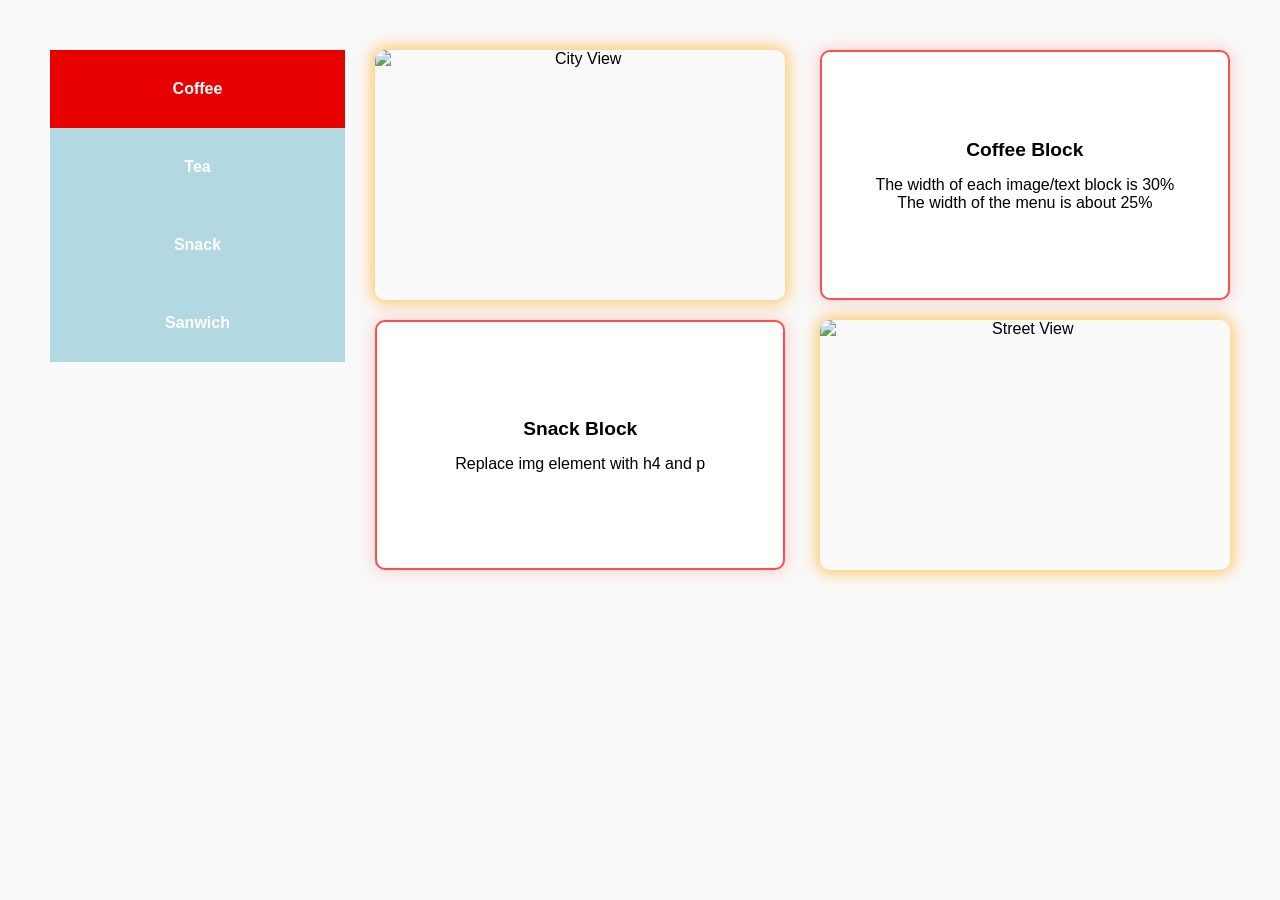
==== index.html @ 22b70822 "Add files via upload" ====
<!DOCTYPE html>
<html lang="en">
<head>
    <meta charset="UTF-8">
    <meta name="viewport" content="width=device-width, initial-scale=1.0">
    <title>Assignment 4</title>
    <link rel="stylesheet" href="style.css">
</head>
<body>

    <div class="container">
        <nav class="sidebar">
            <ul>
                <li class="active">Coffee</li>
                <li>Tea</li>
                <li>Snack</li>
                <li>Sanwich</li>
            </ul>
        </nav>

        <main class="content-grid">
            <div class="card image-card">
                <img src="images/cityview.webp" alt="City View">
            </div>
            
            <div class="card text-card">
                <h4>Coffee Block</h4>
                <p>The width of each image/text block is 30%<br>The width of the menu is about 25%</p>
            </div>

            <div class="card text-card">
                <h4>Snack Block</h4>
                <p>Replace img element with h4 and p</p>
            </div>

            <div class="card image-card">
                <img src="images/streetview.jpg" alt="Street View">
            </div>
        </main>
    </div>

</body>
</html>
---- style.css ----
* {
    box-sizing: border-box;
    margin: 0;
    padding: 0;
    font-family: 'Segoe UI', Tahoma, Geneva, Verdana, sans-serif;
}

body {
    padding: 50px;
    background-color: #f9f9f9;
}

.container {
    display: flex;
    max-width: 1200px;
    margin: 0 auto;
    gap: 30px;
}

.sidebar {
    flex: 0 0 25%; 
    background-color: #b2d8e1;
    height: fit-content;
}

.sidebar ul {
    list-style: none;
}

.sidebar li {
    padding: 30px 10px;
    text-align: center;
    color: #fff;
    font-weight: bold;
    cursor: pointer;
}

.sidebar li.active {
    background-color: #e60000;
}


.content-grid {
    flex: 1;
    display: flex;
    flex-wrap: wrap;
    gap: 20px;
    justify-content: space-between;
}

.card {
    flex: 0 0 48%; 
    min-height: 250px;
    border-radius: 10px;
    overflow: hidden;
    display: flex;
    flex-direction: column;
    justify-content: center;
    align-items: center;
    text-align: center;
}

.image-card {
    box-shadow: 0 0 15px 3px rgba(255, 165, 0, 0.6); 
}

.image-card img {
    width: 100%;
    height: 100%;
    object-fit: cover;
}

.text-card {
    border: 2px solid #ff4d4d;
    background-color: #fff;
    padding: 20px;
    box-shadow: 0 0 15px 3px rgba(255, 77, 77, 0.2); 
}

.text-card h4 {
    margin-bottom: 15px;
    font-size: 1.2rem;
}

@media (max-width: 800px) {
    body {
        padding: 20px;
    }

    .container {
        flex-direction: column; 
    }

    .sidebar, .card {
        flex: 0 0 100%;
    }

    .sidebar li {
        padding: 15px; 
        border-bottom: 1px solid rgba(255,255,255,0.2);
    }
}
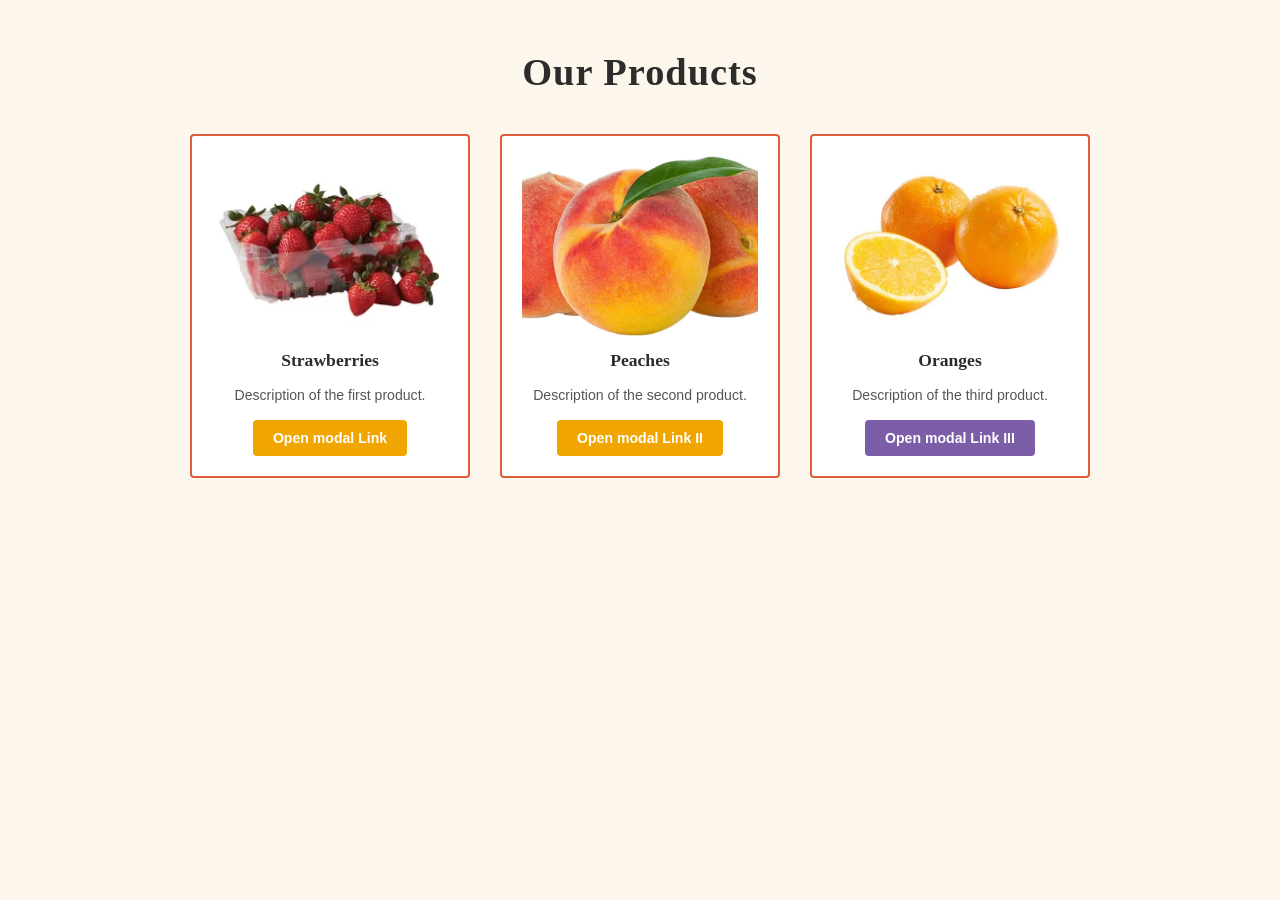
==== commit 91de0b08: "Add files via upload" ====
--- a/index.html
+++ b/index.html
@@ -1,43 +1,86 @@
 <!DOCTYPE html>
 <html lang="en">
 <head>
-    <meta charset="UTF-8">
-    <meta name="viewport" content="width=device-width, initial-scale=1.0">
-    <title>Assignment 4</title>
-    <link rel="stylesheet" href="style.css">
+  <meta charset="UTF-8" />
+  <meta name="viewport" content="width=device-width, initial-scale=1.0"/>
+  <title>Assignment 7</title>
+  <link rel="stylesheet" href="style.css" />
 </head>
 <body>
 
-    <div class="container">
-        <nav class="sidebar">
-            <ul>
-                <li class="active">Coffee</li>
-                <li>Tea</li>
-                <li>Snack</li>
-                <li>Sanwich</li>
-            </ul>
-        </nav>
+  <div class="page-wrapper">
+    <h1 class="page-title">Our Products</h1>
 
-        <main class="content-grid">
-            <div class="card image-card">
-                <img src="images/cityview.webp" alt="City View">
-            </div>
-            
-            <div class="card text-card">
-                <h4>Coffee Block</h4>
-                <p>The width of each image/text block is 30%<br>The width of the menu is about 25%</p>
-            </div>
+    <div class="products">
+      
+      <div class="product-card">
+        <img src="images/strawberries.webp"
+             alt="Dried Fruits" class="product-img"/>
+        <h2 class="product-name">Strawberries</h2>
+        <p class="product-desc">Description of the first product.</p>
+        <a href="#modal1" class="btn btn-one">Open modal Link</a>
+      </div>
 
-            <div class="card text-card">
-                <h4>Snack Block</h4>
-                <p>Replace img element with h4 and p</p>
-            </div>
+      <div class="product-card">
+        <img src="images/peaches.webp"
+             alt="Crackers" class="product-img"/>
+        <h2 class="product-name">Peaches</h2>
+        <p class="product-desc">Description of the second product.</p>
+        <a href="#modal2" class="btn btn-two">Open modal Link II</a>
+      </div>
 
-            <div class="card image-card">
-                <img src="images/streetview.jpg" alt="Street View">
-            </div>
-        </main>
+      <div class="product-card">
+        <img src="images/oranges.webp"
+             alt="Macarons" class="product-img"/>
+        <h2 class="product-name">Oranges</h2>
+        <p class="product-desc">Description of the third product.</p>
+        <a href="#modal3" class="btn btn-three">Open modal Link III</a>
+      </div>
+
     </div>
+  </div>
+
+  <div id="modal1" class="modal-overlay overlay-blue">
+    <div class="modal-box">
+      <a href="#" class="modal-close">&#x2715;</a>
+      <div class="modal-header">
+        <h2>Modal Windal Example</h2>
+      </div>
+      <div class="modal-body">
+        <p>This is a paragraph in the message window. This is a paragraph in the message window. This is a paragraph in the message window.</p>
+        <img src="images/strawberries.webp"
+             alt="strawberries" class="modal-img"/>
+      </div>
+    </div>
+  </div>
+
+  <div id="modal2" class="modal-overlay overlay-green">
+    <div class="modal-box">
+      <a href="#" class="modal-close">&#x2715;</a>
+      <div class="modal-header">
+        <h2>Modal Windal Example</h2>
+      </div>
+      <div class="modal-body">
+        <p>This is a paragraph in the message window. This is a paragraph in the message window. This is a paragraph in the message window.</p>
+        <img src="images/peaches.webp"
+             alt="peaches" class="modal-img"/>
+      </div>
+    </div>
+  </div>
+
+  <div id="modal3" class="modal-overlay overlay-purple">
+    <div class="modal-box">
+      <a href="#" class="modal-close">&#x2715;</a>
+      <div class="modal-header">
+        <h2>Modal Windal Example</h2>
+      </div>
+      <div class="modal-body">
+        <p>This is a paragraph in the message window. This is a paragraph in the message window. This is a paragraph in the message window.</p>
+        <img src="images/oranges.webp"
+             alt="Oranges" class="modal-img"/>
+      </div>
+    </div>
+  </div>
 
 </body>
 </html>
--- a/style.css
+++ b/style.css
@@ -1,102 +1,198 @@
-* {
-    box-sizing: border-box;
-    margin: 0;
-    padding: 0;
-    font-family: 'Segoe UI', Tahoma, Geneva, Verdana, sans-serif;
+:root {
+  --amber:      #f0a500;
+  --amber-dark: #c98000;
+  --card-border:#e05c3a;
+  --text-dark:  #2c2c2c;
+  --text-mid:   #555;
+  --bg-page:    #fdf6ec;
+  --modal-header-bg: #f08080;
+  --modal-body-amber: #f0a500;
+  --modal-body-sky:   #add8e6;
+  --modal-body-lavender: #c9b1d9;
 }
 
+*, *::before, *::after { box-sizing: border-box; margin: 0; padding: 0; }
+
 body {
-    padding: 50px;
-    background-color: #f9f9f9;
+  font-family: Arial, Helvetica, sans-serif;
+  background-color: var(--bg-page);
+  color: var(--text-dark);
+  min-height: 100vh;
 }
 
-.container {
-    display: flex;
-    max-width: 1200px;
-    margin: 0 auto;
-    gap: 30px;
+.page-wrapper {
+  max-width: 1100px;
+  margin: 0 auto;
+  padding: 50px 20px;
+  text-align: center;
 }
 
-.sidebar {
-    flex: 0 0 25%; 
-    background-color: #b2d8e1;
-    height: fit-content;
+.page-title {
+  font-family: Georgia, serif;
+  font-size: 2.4rem;
+  color: var(--text-dark);
+  margin-bottom: 40px;
+  letter-spacing: 1px;
 }
 
-.sidebar ul {
-    list-style: none;
+.products {
+  display: flex;
+  flex-wrap: wrap;
+  gap: 30px;
+  justify-content: center;
 }
 
-.sidebar li {
-    padding: 30px 10px;
-    text-align: center;
-    color: #fff;
-    font-weight: bold;
-    cursor: pointer;
+.product-card {
+  border: 2px solid var(--card-border);
+  border-radius: 4px;
+  padding: 20px;
+  width: 280px;
+  display: flex;
+  flex-direction: column;
+  align-items: center;
+  gap: 14px;
+  background: #fff;
 }
 
-.sidebar li.active {
-    background-color: #e60000;
+.product-img {
+  width: 100%;
+  height: 180px;
+  object-fit: cover;
+  border-radius: 2px;
 }
 
-
-.content-grid {
-    flex: 1;
-    display: flex;
-    flex-wrap: wrap;
-    gap: 20px;
-    justify-content: space-between;
+.product-name {
+  font-family: Georgia, serif;
+  font-size: 1.1rem;
+  color: var(--text-dark);
 }
 
-.card {
-    flex: 0 0 48%; 
-    min-height: 250px;
-    border-radius: 10px;
-    overflow: hidden;
-    display: flex;
-    flex-direction: column;
-    justify-content: center;
-    align-items: center;
-    text-align: center;
+.product-desc {
+  font-size: 0.88rem;
+  color: var(--text-mid);
+  text-align: center;
+  line-height: 1.5;
 }
 
-.image-card {
-    box-shadow: 0 0 15px 3px rgba(255, 165, 0, 0.6); 
+.btn {
+  display: inline-block;
+  padding: 10px 20px;
+  border-radius: 4px;
+  font-family: Arial, Helvetica, sans-serif;
+  font-weight: 700;
+  font-size: 0.88rem;
+  color: #fff;
+  text-decoration: none;
+  cursor: pointer;
+  transition: background 0.25s;
 }
 
-.image-card img {
-    width: 100%;
-    height: 100%;
-    object-fit: cover;
+.btn-one   { background: var(--amber); }
+.btn-one:hover { background: var(--amber-dark); }
+
+.btn-two   { background: var(--amber); }
+.btn-two:hover { background: var(--amber-dark); }
+
+.btn-three { background: #7b5ea7; }
+.btn-three:hover { background: #5e4480; }
+
+.modal-overlay {
+  position: fixed;
+  inset: 0;
+  display: flex;
+  align-items: center;
+  justify-content: center;
+  opacity: 0;
+  pointer-events: none;
+  transition: opacity 0.4s ease;
+  z-index: 1000;
 }
 
-.text-card {
-    border: 2px solid #ff4d4d;
-    background-color: #fff;
-    padding: 20px;
-    box-shadow: 0 0 15px 3px rgba(255, 77, 77, 0.2); 
+.modal-overlay:target {
+  opacity: 1;
+  pointer-events: all;
 }
 
-.text-card h4 {
-    margin-bottom: 15px;
-    font-size: 1.2rem;
+.overlay-blue   { background: rgba(70, 130, 180, 0.80); }
+.overlay-green  { background: rgba(85, 155, 95,  0.80); }
+.overlay-purple { background: rgba(100, 70, 140, 0.80); }
+
+.modal-box {
+  background: var(--amber);
+  width: 480px;
+  max-width: 90vw;
+  border-radius: 4px;
+  overflow: hidden;
+  position: relative;
+  transform: translateY(-30px) scale(0.95);
+  transition: transform 0.4s ease;
 }
 
-@media (max-width: 800px) {
-    body {
-        padding: 20px;
-    }
+.modal-overlay:target .modal-box {
+  transform: translateY(0) scale(1);
+}
 
-    .container {
-        flex-direction: column; 
-    }
+.modal-header {
+  background: var(--modal-header-bg);
+  padding: 14px 20px;
+}
 
-    .sidebar, .card {
-        flex: 0 0 100%;
-    }
+.modal-header h2 {
+  font-family: Georgia, serif;
+  font-size: 1.25rem;
+  color: #fff;
+}
 
-    .sidebar li {
-        padding: 15px; 
-        border-bottom: 1px solid rgba(255,255,255,0.2);
-    }
+.modal-body {
+  padding: 18px 20px 24px;
+  display: flex;
+  flex-direction: column;
+  gap: 16px;
+}
+
+.modal-body p {
+  background: rgba(255,255,255,0.45);
+  padding: 12px 14px;
+  font-size: 0.85rem;
+  line-height: 1.55;
+  border-radius: 2px;
+  color: var(--text-dark);
+}
+
+.overlay-green  .modal-box { background: var(--modal-body-sky); }
+.overlay-green  .modal-body p { background: rgba(255,255,255,0.55); }
+
+.overlay-purple .modal-box { background: var(--modal-body-lavender); }
+.overlay-purple .modal-body p { background: rgba(255,255,255,0.55); }
+
+.modal-img {
+  width: 100%;
+  max-height: 240px;
+  object-fit: cover;
+  border-radius: 2px;
+}
+
+.modal-close {
+  position: absolute;
+  top: 10px;
+  right: 14px;
+  font-size: 1rem;
+  color: #fff;
+  text-decoration: none;
+  font-weight: 700;
+  line-height: 1;
+  border: 1.5px solid #fff;
+  padding: 1px 5px;
+  border-radius: 2px;
+  transition: background 0.2s, color 0.2s;
+}
+
+.modal-close:hover {
+  background: #fff;
+  color: var(--modal-header-bg);
+}
+
+@media (max-width: 640px) {
+  .products { flex-direction: column; align-items: center; }
+  .product-card { width: 100%; max-width: 340px; }
 }
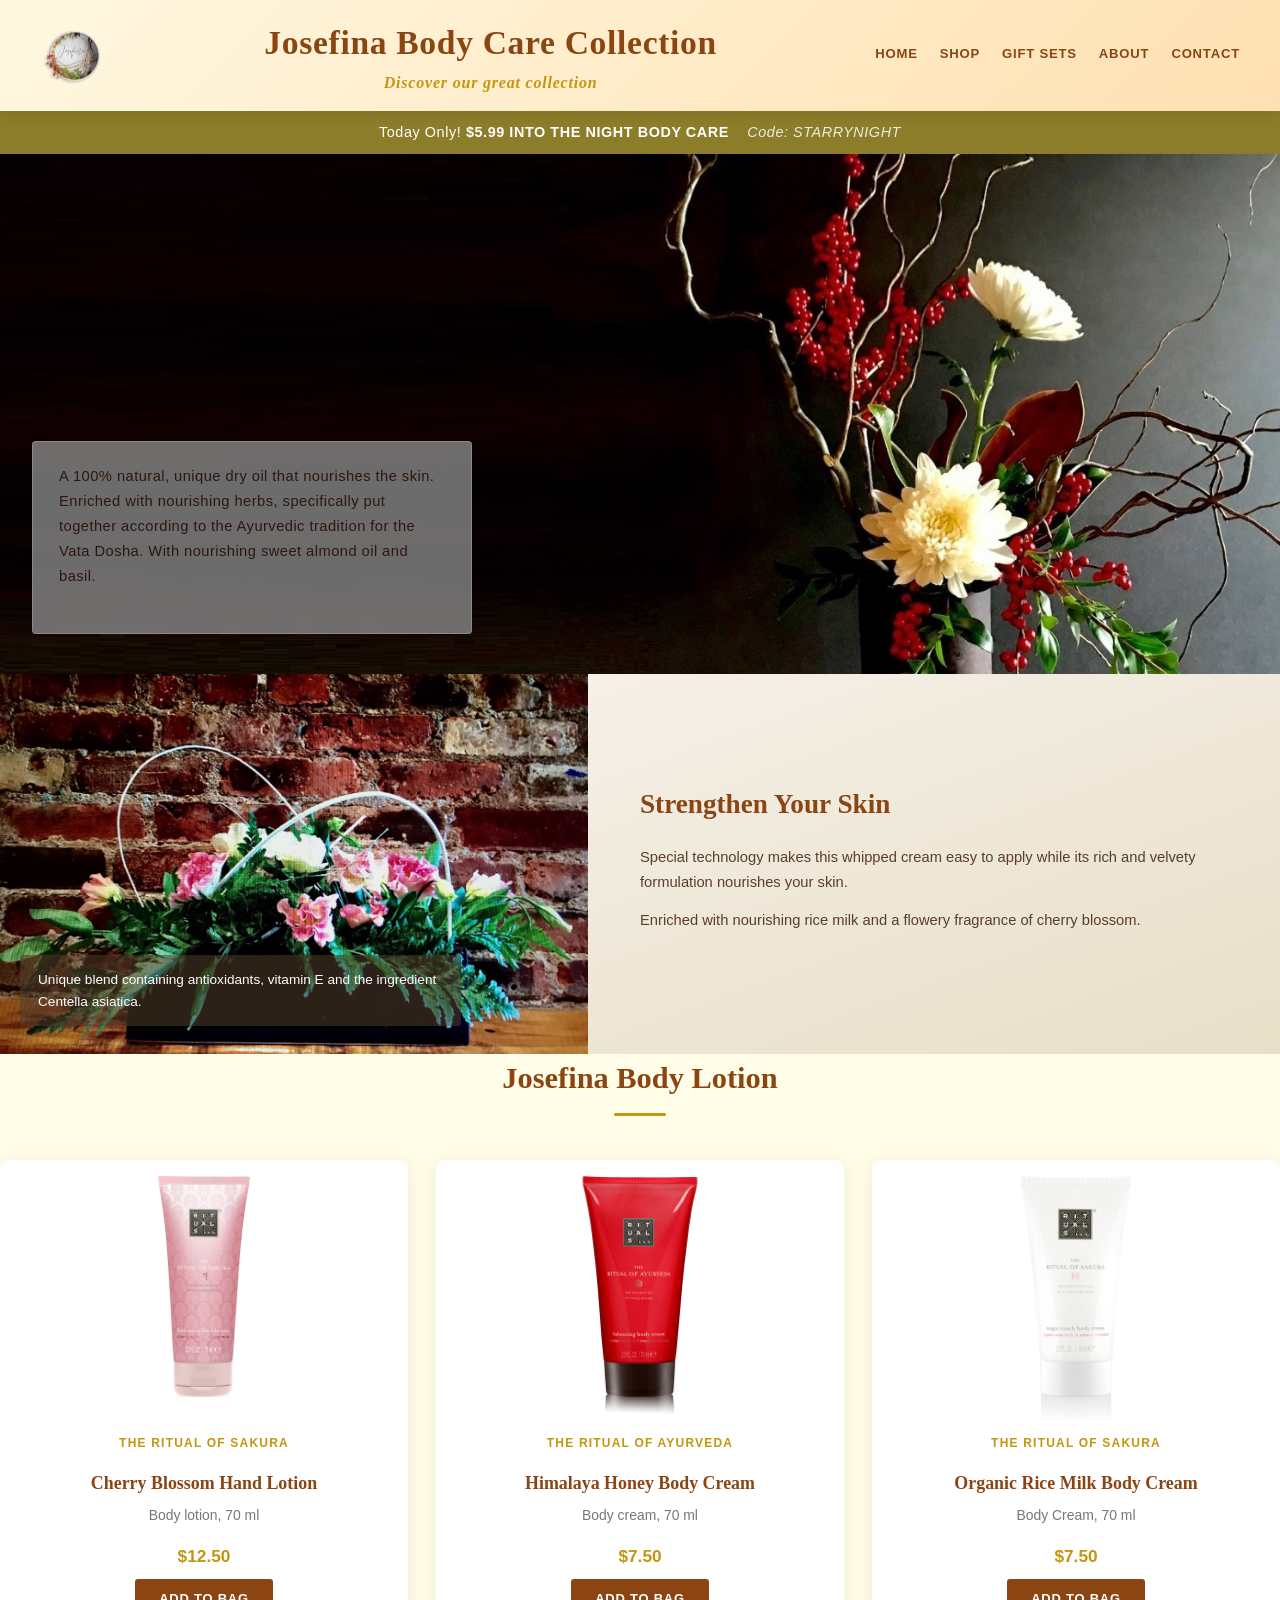
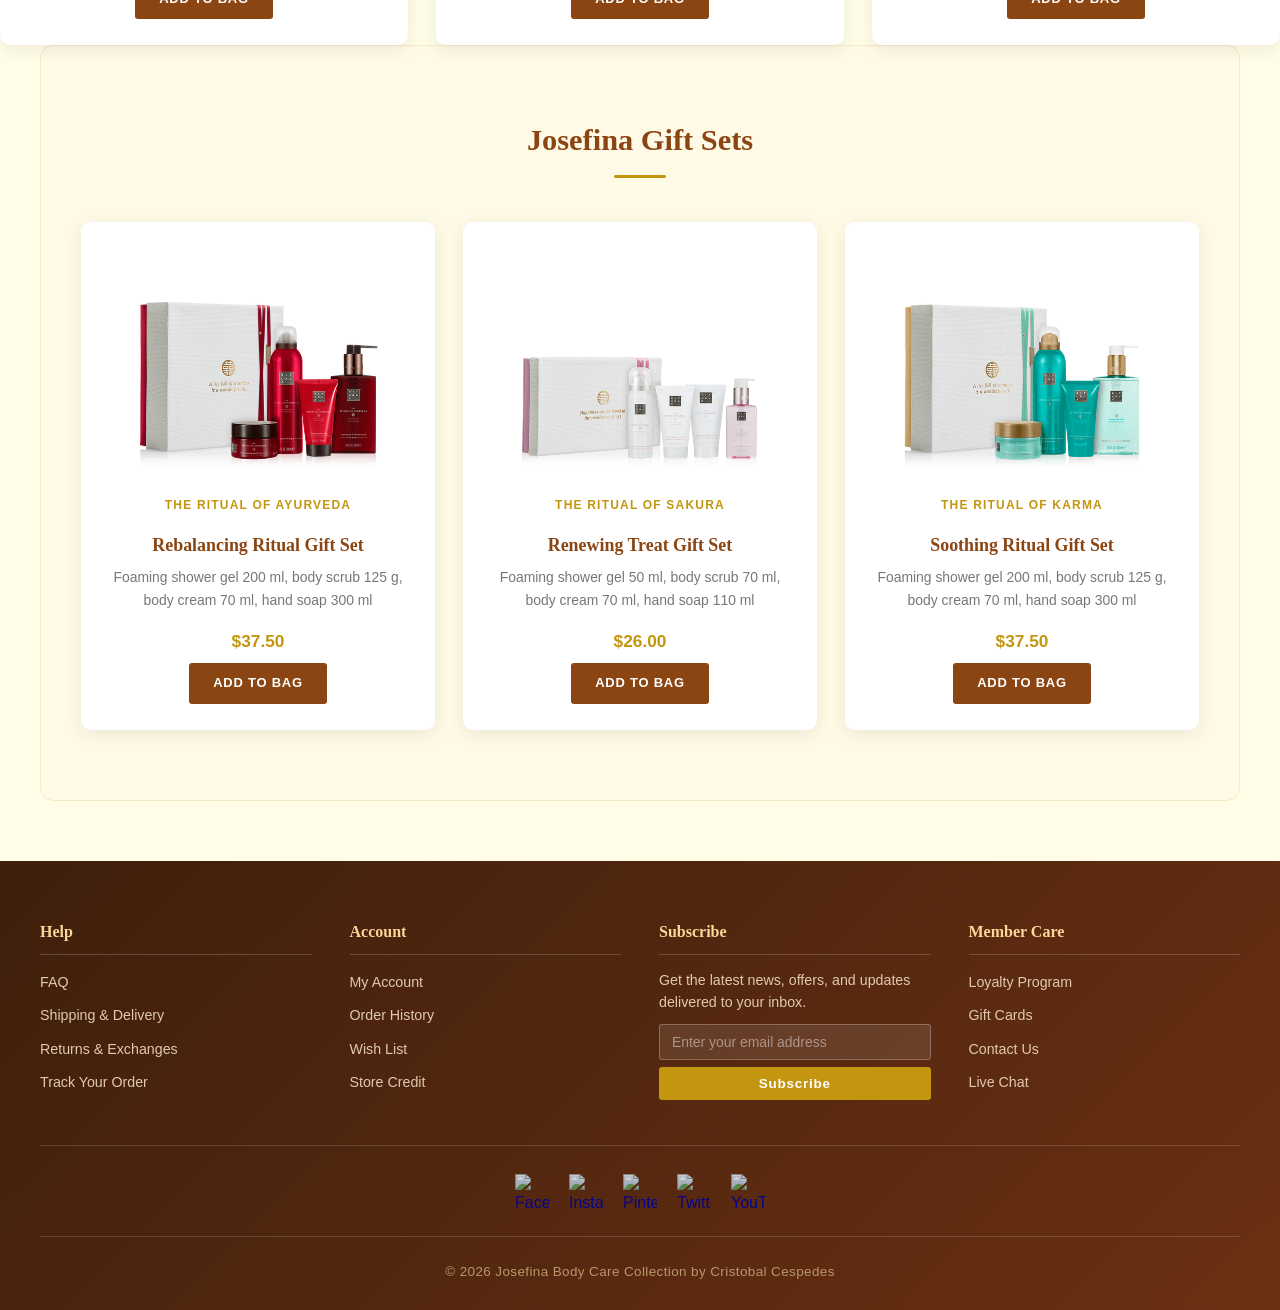
==== commit b4e358f4: "Add files via upload" ====
--- a/index.html
+++ b/index.html
@@ -1,86 +1,363 @@
-<!DOCTYPE html>
-<html lang="en">
-<head>
-  <meta charset="UTF-8" />
-  <meta name="viewport" content="width=device-width, initial-scale=1.0"/>
-  <title>Assignment 7</title>
-  <link rel="stylesheet" href="style.css" />
-</head>
-<body>
-
-  <div class="page-wrapper">
-    <h1 class="page-title">Our Products</h1>
-
-    <div class="products">
-      
-      <div class="product-card">
-        <img src="images/strawberries.webp"
-             alt="Dried Fruits" class="product-img"/>
-        <h2 class="product-name">Strawberries</h2>
-        <p class="product-desc">Description of the first product.</p>
-        <a href="#modal1" class="btn btn-one">Open modal Link</a>
-      </div>
-
-      <div class="product-card">
-        <img src="images/peaches.webp"
-             alt="Crackers" class="product-img"/>
-        <h2 class="product-name">Peaches</h2>
-        <p class="product-desc">Description of the second product.</p>
-        <a href="#modal2" class="btn btn-two">Open modal Link II</a>
-      </div>
-
-      <div class="product-card">
-        <img src="images/oranges.webp"
-             alt="Macarons" class="product-img"/>
-        <h2 class="product-name">Oranges</h2>
-        <p class="product-desc">Description of the third product.</p>
-        <a href="#modal3" class="btn btn-three">Open modal Link III</a>
-      </div>
-
-    </div>
-  </div>
-
-  <div id="modal1" class="modal-overlay overlay-blue">
-    <div class="modal-box">
-      <a href="#" class="modal-close">&#x2715;</a>
-      <div class="modal-header">
-        <h2>Modal Windal Example</h2>
-      </div>
-      <div class="modal-body">
-        <p>This is a paragraph in the message window. This is a paragraph in the message window. This is a paragraph in the message window.</p>
-        <img src="images/strawberries.webp"
-             alt="strawberries" class="modal-img"/>
-      </div>
-    </div>
-  </div>
-
-  <div id="modal2" class="modal-overlay overlay-green">
-    <div class="modal-box">
-      <a href="#" class="modal-close">&#x2715;</a>
-      <div class="modal-header">
-        <h2>Modal Windal Example</h2>
-      </div>
-      <div class="modal-body">
-        <p>This is a paragraph in the message window. This is a paragraph in the message window. This is a paragraph in the message window.</p>
-        <img src="images/peaches.webp"
-             alt="peaches" class="modal-img"/>
-      </div>
-    </div>
-  </div>
-
-  <div id="modal3" class="modal-overlay overlay-purple">
-    <div class="modal-box">
-      <a href="#" class="modal-close">&#x2715;</a>
-      <div class="modal-header">
-        <h2>Modal Windal Example</h2>
-      </div>
-      <div class="modal-body">
-        <p>This is a paragraph in the message window. This is a paragraph in the message window. This is a paragraph in the message window.</p>
-        <img src="images/oranges.webp"
-             alt="Oranges" class="modal-img"/>
-      </div>
-    </div>
-  </div>
-
-</body>
-</html>+<!DOCTYPE html>
+<html lang="en">
+<head>
+    <meta charset="UTF-8">
+    <meta name="viewport" content="width=device-width, initial-scale=1.0">
+    <title>Josefina Body Care Collection</title>
+    <link rel="stylesheet" href="style.css">
+</head>
+<body>
+    <span id="top"></span>
+    <header class="site-header">
+        <div class="logo-wrap">
+            <img src="images/logo.png" alt="Josefina Body Care Collection Logo" class="logo animate-logo">
+        </div>
+        <div class="titles">
+            <h1 class="title-main animate-title">Josefina Body Care Collection</h1>
+            <h2 class="title-sub animate-title-delay">Discover our great collection</h2>
+        </div>
+        <nav class="main-nav">
+            <a href="#">Home</a>
+            <a href="#shop">Shop</a>
+            <a href="#gifts">Gift Sets</a>
+            <a href="#">About</a>
+            <a href="#">Contact</a>
+        </nav>
+    </header>
+
+    <div class="promo-banner">
+        Today Only! <strong>$5.99 INTO THE NIGHT BODY CARE</strong> &nbsp;&nbsp; <span class="promo-code">Code: STARRYNIGHT</span>
+    </div>
+    <section class="hero-section">
+        <img src="images/intro_img2.jpg" alt="Hero image" class="hero-img">
+        <div class="hero-overlay">
+            <p>A 100% natural, unique dry oil that nourishes the skin. Enriched with nourishing herbs, specifically put together according to the Ayurvedic tradition for the Vata Dosha. With nourishing sweet almond oil and basil.</p>
+        </div>
+    </section>
+
+    <section class="two-by-one">
+        <div class="tbo-left">
+            <img src="images/intro_img1.jpg" alt="Body care ingredients">
+            <div class="tbo-img-overlay">
+                <p>Unique blend containing antioxidants, vitamin E and the ingredient Centella asiatica.</p>
+            </div>
+        </div>
+        <div class="tbo-right">
+            <h2>Strengthen Your Skin</h2>
+            <p>Special technology makes this whipped cream easy to apply while its rich and velvety formulation nourishes your skin.</p>
+            <p>Enriched with nourishing rice milk and a flowery fragrance of cherry blossom.</p>
+        </div>
+    </section>
+
+    
+        <h2 class="section-title">Josefina Body Lotion</h2>
+        <div class="products-grid">
+
+            <div class="product-card">
+                <img src="images/item1.png" alt="Cherry Blossom Hand Lotion">
+                <p class="collection-label">THE RITUAL OF SAKURA</p>
+                <h3>Cherry Blossom Hand Lotion</h3>
+                <p class="description">Body lotion, 70 ml</p>
+                <p class="price">$12.50</p>
+                <div class="btn-container">
+                    <a href="#modal-1" class="add-to-bag">Add to Bag</a>
+                    <span class="tooltip-text">Add to Shopping Cart</span>
+                </div>
+            </div>
+
+            <div class="product-card">
+                <img src="images/item2.png" alt="Himalaya Honey Body Cream">
+                <p class="collection-label">THE RITUAL OF AYURVEDA</p>
+                <h3>Himalaya Honey Body Cream</h3>
+                <p class="description">Body cream, 70 ml</p>
+                <p class="price">$7.50</p>
+                <div class="btn-container">
+                    <a href="#modal-2" class="add-to-bag">Add to Bag</a>
+                    <span class="tooltip-text">Add to Shopping Cart</span>
+                </div>
+            </div>
+
+            <div class="product-card">
+                <img src="images/item3.png" alt="Organic Rice Milk Body Cream">
+                <p class="collection-label">THE RITUAL OF SAKURA</p>
+                <h3>Organic Rice Milk Body Cream</h3>
+                <p class="description">Body Cream, 70 ml</p>
+                <p class="price">$7.50</p>
+                <div class="btn-container">
+                    <a href="#modal-3" class="add-to-bag">Add to Bag</a>
+                    <span class="tooltip-text">Add to Shopping Cart</span>
+                </div>
+            </div>
+
+        </div>
+    </section>
+
+    
+    <section class="gift-section" id="gifts">
+        <h2 class="section-title">Josefina Gift Sets</h2>
+        <div class="products-grid">
+
+            <div class="product-card">
+                <img src="images/gift_set1.png" alt="Rebalancing Ritual Gift Set">
+                <p class="collection-label">THE RITUAL OF AYURVEDA</p>
+                <h3>Rebalancing Ritual Gift Set</h3>
+                <p class="description">Foaming shower gel 200 ml, body scrub 125 g, body cream 70 ml, hand soap 300 ml</p>
+                <p class="price">$37.50</p>
+                <div class="btn-container">
+                    <a href="#modal-4" class="add-to-bag">Add to Bag</a>
+                    <span class="tooltip-text">Add to Shopping Cart</span>
+                </div>
+            </div>
+
+            <div class="product-card">
+                <img src="images/gift_set2.png" alt="Renewing Treat Gift Set">
+                <p class="collection-label">THE RITUAL OF SAKURA</p>
+                <h3>Renewing Treat Gift Set</h3>
+                <p class="description">Foaming shower gel 50 ml, body scrub 70 ml, body cream 70 ml, hand soap 110 ml</p>
+                <p class="price">$26.00</p>
+                <div class="btn-container">
+                    <a href="#modal-5" class="add-to-bag">Add to Bag</a>
+                    <span class="tooltip-text">Add to Shopping Cart</span>
+                </div>
+            </div>
+
+            <div class="product-card">
+                <img src="images/gift_set3.png" alt="Soothing Ritual Gift Set">
+                <p class="collection-label">THE RITUAL OF KARMA</p>
+                <h3>Soothing Ritual Gift Set</h3>
+                <p class="description">Foaming shower gel 200 ml, body scrub 125 g, body cream 70 ml, hand soap 300 ml</p>
+                <p class="price">$37.50</p>
+                <div class="btn-container">
+                    <a href="#modal-6" class="add-to-bag">Add to Bag</a>
+                    <span class="tooltip-text">Add to Shopping Cart</span>
+                </div>
+            </div>
+
+        </div>
+    </section>
+
+    
+
+
+    <div class="modal-overlay" id="modal-1">
+        <a href="#shop" class="modal-backdrop"></a>
+        <div class="modal-box">
+            <a href="#shop" class="modal-close">X</a>
+            <p class="modal-heading">IT'S IN THE BAG!</p>
+            <hr class="modal-hr">
+            <div class="modal-body">
+                <div class="modal-img-col">
+                    <img src="images/item1.png" alt="Cherry Blossom Hand Lotion">
+                </div>
+                <div class="modal-detail-col">
+                    <p class="modal-collection">THE RITUAL OF SAKURA</p>
+                    <h3 class="modal-name">Cherry Blossom Hand Lotion</h3>
+                    <p class="modal-desc-sm">Body lotion, 70 ml</p>
+                    <p class="modal-price">$12.50</p>
+                    <p class="modal-mix">Mix &amp; Match: 3/$33</p>
+                </div>
+            </div>
+            <hr class="modal-hr">
+            <div class="modal-footer-area">
+                <p class="modal-tagline">Nurture and comfort skin from top to toe with The Ritual of Sakura Body Cream from Rituals.</p>
+                <a href="#shop" class="btn-continue">CONTINUE SHOPPING</a>
+            </div>
+        </div>
+    </div>
+
+    <div class="modal-overlay" id="modal-2">
+        <a href="#shop" class="modal-backdrop"></a>
+        <div class="modal-box">
+            <a href="#shop" class="modal-close">X</a>
+            <p class="modal-heading">IT'S IN THE BAG!</p>
+            <hr class="modal-hr">
+            <div class="modal-body">
+                <div class="modal-img-col">
+                    <img src="images/item2.png" alt="Himalaya Honey Body Cream">
+                </div>
+                <div class="modal-detail-col">
+                    <p class="modal-collection">THE RITUAL OF AYURVEDA</p>
+                    <h3 class="modal-name">Himalaya Honey Body Cream</h3>
+                    <p class="modal-desc-sm">Body cream, 70 ml</p>
+                    <p class="modal-price">$7.50</p>
+                    <p class="modal-mix">Mix &amp; Match: 3/$33</p>
+                </div>
+            </div>
+            <hr class="modal-hr">
+            <div class="modal-footer-area">
+                <p class="modal-tagline">Balance and restore skin with the ancient wisdom of Ayurveda, enriched with nourishing herbs and honey.</p>
+                <a href="#shop" class="btn-continue">CONTINUE SHOPPING</a>
+            </div>
+        </div>
+    </div>
+
+    <div class="modal-overlay" id="modal-3">
+        <a href="#shop" class="modal-backdrop"></a>
+        <div class="modal-box">
+            <a href="#shop" class="modal-close">X</a>
+            <p class="modal-heading">IT'S IN THE BAG!</p>
+            <hr class="modal-hr">
+            <div class="modal-body">
+                <div class="modal-img-col">
+                    <img src="images/item3.png" alt="Organic Rice Milk Body Cream">
+                </div>
+                <div class="modal-detail-col">
+                    <p class="modal-collection">THE RITUAL OF SAKURA</p>
+                    <h3 class="modal-name">Organic Rice Milk Body Cream</h3>
+                    <p class="modal-desc-sm">Body Cream, 70 ml</p>
+                    <p class="modal-price">$7.50</p>
+                    <p class="modal-mix">Mix &amp; Match: 3/$33</p>
+                </div>
+            </div>
+            <hr class="modal-hr">
+            <div class="modal-footer-area">
+                <p class="modal-tagline">Nurture and comfort skin from top to toe with The Ritual of Sakura Body Cream from Rituals.</p>
+                <a href="#shop" class="btn-continue">CONTINUE SHOPPING</a>
+            </div>
+        </div>
+    </div>
+
+    <div class="modal-overlay" id="modal-4">
+        <a href="#gifts" class="modal-backdrop"></a>
+        <div class="modal-box">
+            <a href="#gifts" class="modal-close">X</a>
+            <p class="modal-heading">IT'S IN THE BAG!</p>
+            <hr class="modal-hr">
+            <div class="modal-body">
+                <div class="modal-img-col">
+                    <img src="images/gift_set1.png" alt="Rebalancing Ritual Gift Set">
+                </div>
+                <div class="modal-detail-col">
+                    <p class="modal-collection">THE RITUAL OF AYURVEDA</p>
+                    <h3 class="modal-name">Rebalancing Ritual Gift Set</h3>
+                    <p class="modal-desc-sm">Foaming shower gel 200 ml, body scrub 125 g, body cream 70 ml, hand soap 300 ml</p>
+                    <p class="modal-price">$37.50</p>
+                </div>
+            </div>
+            <hr class="modal-hr">
+            <div class="modal-footer-area">
+                <p class="modal-tagline">Rebalance and restore with this complete Ayurvedic ritual gift set, perfect for the ones you love.</p>
+                <a href="#gifts" class="btn-continue">CONTINUE SHOPPING</a>
+            </div>
+        </div>
+    </div>
+
+    <div class="modal-overlay" id="modal-5">
+        <a href="#gifts" class="modal-backdrop"></a>
+        <div class="modal-box">
+            <a href="#gifts" class="modal-close">X</a>
+            <p class="modal-heading">IT'S IN THE BAG!</p>
+            <hr class="modal-hr">
+            <div class="modal-body">
+                <div class="modal-img-col">
+                    <img src="images/gift_set2.png" alt="Renewing Treat Gift Set">
+                </div>
+                <div class="modal-detail-col">
+                    <p class="modal-collection">THE RITUAL OF SAKURA</p>
+                    <h3 class="modal-name">Renewing Treat Gift Set</h3>
+                    <p class="modal-desc-sm">Foaming shower gel 50 ml, body scrub 70 ml, body cream 70 ml, hand soap 110 ml</p>
+                    <p class="modal-price">$26.00</p>
+                </div>
+            </div>
+            <hr class="modal-hr">
+            <div class="modal-footer-area">
+                <p class="modal-tagline">A cherry blossom-inspired ritual to renew and brighten skin — a beautiful gift for any occasion.</p>
+                <a href="#gifts" class="btn-continue">CONTINUE SHOPPING</a>
+            </div>
+        </div>
+    </div>
+
+    <div class="modal-overlay" id="modal-6">
+        <a href="#gifts" class="modal-backdrop"></a>
+        <div class="modal-box">
+            <a href="#gifts" class="modal-close">X</a>
+            <p class="modal-heading">IT'S IN THE BAG!</p>
+            <hr class="modal-hr">
+            <div class="modal-body">
+                <div class="modal-img-col">
+                    <img src="images/gift_set3.png" alt="Soothing Ritual Gift Set">
+                </div>
+                <div class="modal-detail-col">
+                    <p class="modal-collection">THE RITUAL OF KARMA</p>
+                    <h3 class="modal-name">Soothing Ritual Gift Set</h3>
+                    <p class="modal-desc-sm">Foaming shower gel 200 ml, body scrub 125 g, body cream 70 ml, hand soap 300 ml</p>
+                    <p class="modal-price">$37.50</p>
+                </div>
+            </div>
+            <hr class="modal-hr">
+            <div class="modal-footer-area">
+                <p class="modal-tagline">Soothe and calm with this luxurious Karma ritual set, crafted to bring inner peace and radiant skin.</p>
+                <a href="#gifts" class="btn-continue">CONTINUE SHOPPING</a>
+            </div>
+        </div>
+    </div>
+
+
+    
+    <footer class="site-footer">
+        <div class="footer-grid">
+
+            <div class="footer-col">
+                <h4>Help</h4>
+                <ul>
+                    <li><a href="#">FAQ</a></li>
+                    <li><a href="#">Shipping &amp; Delivery</a></li>
+                    <li><a href="#">Returns &amp; Exchanges</a></li>
+                    <li><a href="#">Track Your Order</a></li>
+                </ul>
+            </div>
+
+            <div class="footer-col">
+                <h4>Account</h4>
+                <ul>
+                    <li><a href="#">My Account</a></li>
+                    <li><a href="#">Order History</a></li>
+                    <li><a href="#">Wish List</a></li>
+                    <li><a href="#">Store Credit</a></li>
+                </ul>
+            </div>
+
+            <div class="footer-col">
+                <h4>Subscribe</h4>
+                <p class="subscribe-text">Get the latest news, offers, and updates delivered to your inbox.</p>
+                <div class="subscribe-form">
+                    <input type="email" placeholder="Enter your email address">
+                    <button type="button">Subscribe</button>
+                </div>
+            </div>
+
+            <div class="footer-col">
+                <h4>Member Care</h4>
+                <ul>
+                    <li><a href="#">Loyalty Program</a></li>
+                    <li><a href="#">Gift Cards</a></li>
+                    <li><a href="#">Contact Us</a></li>
+                    <li><a href="#">Live Chat</a></li>
+                </ul>
+            </div>
+
+        </div>
+
+        <div class="footer-social">
+            <a href="https://www.facebook.com" target="_blank" title="Facebook">
+                <img src="images/facebook.png" alt="Facebook">
+            </a>
+            <a href="https://www.instagram.com" target="_blank" title="Instagram">
+                <img src="images/instagram.png" alt="Instagram">
+            </a>
+            <a href="https://www.pinterest.com" target="_blank" title="Pinterest">
+                <img src="images/pin.png" alt="Pinterest">
+            </a>
+            <a href="https://www.twitter.com" target="_blank" title="Twitter">
+                <img src="images/twitter.png" alt="Twitter">
+            </a>
+            <a href="https://www.youtube.com" target="_blank" title="YouTube">
+                <img src="images/youtube.png" alt="YouTube">
+            </a>
+        </div>
+
+        <p class="footer-name">&copy; 2026 Josefina Body Care Collection by Cristobal Cespedes</p>
+    </footer>
+
+</body>
+</html>
--- a/style.css
+++ b/style.css
@@ -1,198 +1,953 @@
-:root {
-  --amber:      #f0a500;
-  --amber-dark: #c98000;
-  --card-border:#e05c3a;
-  --text-dark:  #2c2c2c;
-  --text-mid:   #555;
-  --bg-page:    #fdf6ec;
-  --modal-header-bg: #f08080;
-  --modal-body-amber: #f0a500;
-  --modal-body-sky:   #add8e6;
-  --modal-body-lavender: #c9b1d9;
-}
-
-*, *::before, *::after { box-sizing: border-box; margin: 0; padding: 0; }
-
-body {
-  font-family: Arial, Helvetica, sans-serif;
-  background-color: var(--bg-page);
-  color: var(--text-dark);
-  min-height: 100vh;
-}
-
-.page-wrapper {
-  max-width: 1100px;
-  margin: 0 auto;
-  padding: 50px 20px;
-  text-align: center;
-}
-
-.page-title {
-  font-family: Georgia, serif;
-  font-size: 2.4rem;
-  color: var(--text-dark);
-  margin-bottom: 40px;
-  letter-spacing: 1px;
-}
-
-.products {
-  display: flex;
-  flex-wrap: wrap;
-  gap: 30px;
-  justify-content: center;
-}
-
-.product-card {
-  border: 2px solid var(--card-border);
-  border-radius: 4px;
-  padding: 20px;
-  width: 280px;
-  display: flex;
-  flex-direction: column;
-  align-items: center;
-  gap: 14px;
-  background: #fff;
-}
-
-.product-img {
-  width: 100%;
-  height: 180px;
-  object-fit: cover;
-  border-radius: 2px;
-}
-
-.product-name {
-  font-family: Georgia, serif;
-  font-size: 1.1rem;
-  color: var(--text-dark);
-}
-
-.product-desc {
-  font-size: 0.88rem;
-  color: var(--text-mid);
-  text-align: center;
-  line-height: 1.5;
-}
-
-.btn {
-  display: inline-block;
-  padding: 10px 20px;
-  border-radius: 4px;
-  font-family: Arial, Helvetica, sans-serif;
-  font-weight: 700;
-  font-size: 0.88rem;
-  color: #fff;
-  text-decoration: none;
-  cursor: pointer;
-  transition: background 0.25s;
-}
-
-.btn-one   { background: var(--amber); }
-.btn-one:hover { background: var(--amber-dark); }
-
-.btn-two   { background: var(--amber); }
-.btn-two:hover { background: var(--amber-dark); }
-
-.btn-three { background: #7b5ea7; }
-.btn-three:hover { background: #5e4480; }
-
-.modal-overlay {
-  position: fixed;
-  inset: 0;
-  display: flex;
-  align-items: center;
-  justify-content: center;
-  opacity: 0;
-  pointer-events: none;
-  transition: opacity 0.4s ease;
-  z-index: 1000;
-}
-
-.modal-overlay:target {
-  opacity: 1;
-  pointer-events: all;
-}
-
-.overlay-blue   { background: rgba(70, 130, 180, 0.80); }
-.overlay-green  { background: rgba(85, 155, 95,  0.80); }
-.overlay-purple { background: rgba(100, 70, 140, 0.80); }
-
-.modal-box {
-  background: var(--amber);
-  width: 480px;
-  max-width: 90vw;
-  border-radius: 4px;
-  overflow: hidden;
-  position: relative;
-  transform: translateY(-30px) scale(0.95);
-  transition: transform 0.4s ease;
-}
-
-.modal-overlay:target .modal-box {
-  transform: translateY(0) scale(1);
-}
-
-.modal-header {
-  background: var(--modal-header-bg);
-  padding: 14px 20px;
-}
-
-.modal-header h2 {
-  font-family: Georgia, serif;
-  font-size: 1.25rem;
-  color: #fff;
-}
-
-.modal-body {
-  padding: 18px 20px 24px;
-  display: flex;
-  flex-direction: column;
-  gap: 16px;
-}
-
-.modal-body p {
-  background: rgba(255,255,255,0.45);
-  padding: 12px 14px;
-  font-size: 0.85rem;
-  line-height: 1.55;
-  border-radius: 2px;
-  color: var(--text-dark);
-}
-
-.overlay-green  .modal-box { background: var(--modal-body-sky); }
-.overlay-green  .modal-body p { background: rgba(255,255,255,0.55); }
-
-.overlay-purple .modal-box { background: var(--modal-body-lavender); }
-.overlay-purple .modal-body p { background: rgba(255,255,255,0.55); }
-
-.modal-img {
-  width: 100%;
-  max-height: 240px;
-  object-fit: cover;
-  border-radius: 2px;
-}
-
-.modal-close {
-  position: absolute;
-  top: 10px;
-  right: 14px;
-  font-size: 1rem;
-  color: #fff;
-  text-decoration: none;
-  font-weight: 700;
-  line-height: 1;
-  border: 1.5px solid #fff;
-  padding: 1px 5px;
-  border-radius: 2px;
-  transition: background 0.2s, color 0.2s;
-}
-
-.modal-close:hover {
-  background: #fff;
-  color: var(--modal-header-bg);
-}
-
-@media (max-width: 640px) {
-  .products { flex-direction: column; align-items: center; }
-  .product-card { width: 100%; max-width: 340px; }
-}+:root {
+    --bg-yellow:   #FFFDE7;
+    --gold:        #C4960F;
+    --gold-light:  #FFD54F;
+    --accent:      #8B4513;
+    --accent-dark: #5C2A09;
+    --text-dark:   #2C1810;
+    --text-mid:    #5a3e2b;
+    --text-gray:   #777;
+    --white:       #ffffff;
+}
+
+*, *::before, *::after {
+    margin: 0;
+    padding: 0;
+    box-sizing: border-box;
+}
+
+html {
+    scroll-behavior: smooth;
+}
+
+body {
+    background-color: var(--bg-yellow);
+    font-family: 'Lato', sans-serif;
+    color: var(--text-dark);
+    line-height: 1.6;
+}
+
+img {
+    display: block;
+    max-width: 100%;
+}
+
+a {
+    text-decoration: none;
+}
+
+@keyframes logoEntry {
+    0%   { transform: rotate(-180deg) scale(0); opacity: 0; }
+    70%  { transform: rotate(10deg)  scale(1.1); opacity: 0.9; }
+    100% { transform: rotate(0deg)   scale(1);   opacity: 1; }
+}
+
+@keyframes titleDrop {
+    0%   { transform: translateY(-60px); opacity: 0; }
+    60%  { transform: translateY(8px);   opacity: 0.85; }
+    100% { transform: translateY(0);     opacity: 1; }
+}
+
+@keyframes show-slide1 {
+    0%,  20% { opacity: 1; }
+    25%, 100% { opacity: 0; }
+}
+
+@keyframes show-slide2 {
+    0%,  20%  { opacity: 0; }
+    25%, 45%  { opacity: 1; }
+    50%, 70%  { opacity: 0; }
+    75%, 95%  { opacity: 1; }
+    100%      { opacity: 0; }
+}
+
+@keyframes show-slide3 {
+    0%,  45% { opacity: 0; }
+    50%, 70% { opacity: 1; }
+    75%, 100%{ opacity: 0; }
+}
+
+@keyframes modalPop {
+    from { transform: scale(0.75); opacity: 0; }
+    to   { transform: scale(1);    opacity: 1; }
+}
+
+.site-header {
+    display: flex;
+    align-items: center;
+    padding: 16px 40px;
+    background: linear-gradient(135deg, #fff8e1 0%, #ffe0b2 100%);
+    box-shadow: 0 2px 12px rgba(0,0,0,0.10);
+    position: sticky;
+    top: 0;
+    z-index: 500;
+    gap: 16px;
+}
+
+.logo-wrap { flex-shrink: 0; }
+
+.logo {
+    width: 66px;
+    height: 66px;
+    object-fit: contain;
+}
+
+.animate-logo {
+    animation: logoEntry 1.0s cubic-bezier(0.34,1.56,0.64,1) forwards;
+}
+
+.titles {
+    flex: 1;
+    text-align: center;
+}
+
+.title-main {
+    font-family: 'Playfair Display', serif;
+    font-size: 2.1rem;
+    font-weight: 700;
+    color: var(--accent);
+    letter-spacing: 0.02em;
+}
+
+.title-sub {
+    font-family: 'Playfair Display', serif;
+    font-size: 1rem;
+    font-style: italic;
+    color: var(--gold);
+    letter-spacing: 0.05em;
+}
+
+.animate-title {
+    opacity: 0;
+    animation: titleDrop 0.9s ease-out 0.1s forwards;
+}
+
+.animate-title-delay {
+    opacity: 0;
+    animation: titleDrop 0.9s ease-out 0.4s forwards;
+}
+
+.main-nav {
+    display: flex;
+    gap: 22px;
+    flex-shrink: 0;
+}
+
+.main-nav a {
+    color: var(--accent);
+    font-weight: 700;
+    font-size: 0.82rem;
+    letter-spacing: 0.06em;
+    text-transform: uppercase;
+    padding-bottom: 2px;
+    border-bottom: 2px solid transparent;
+    transition: color 0.3s, border-color 0.3s;
+}
+
+.main-nav a:hover {
+    color: var(--gold);
+    border-bottom-color: var(--gold);
+}
+
+.hero-section {
+    position: relative;
+    width: 100%;
+    height: 520px;
+    overflow: hidden;
+}
+
+.hero-img {
+    width: 100%;
+    height: 100%;
+    object-fit: cover;
+    object-position: center;
+    display: block;
+}
+
+.hero-overlay {
+    position: absolute;
+    top: 50%;
+    left: 50%;
+    transform: translate(-50%, -50%);
+    z-index: 10;
+    text-align: center;
+    color: var(--white);
+    background: rgba(44, 24, 16, 0.35);
+    backdrop-filter: blur(2px);
+    padding: 34px 52px;
+    border-radius: 6px;
+    border: 1px solid rgba(255,255,255,0.2);
+    width: 90%;
+    max-width: 550px;
+}
+
+.hero-overlay h2 {
+    font-family: 'Playfair Display', serif;
+    font-size: 2.2rem;
+    font-weight: 700;
+    margin-bottom: 10px;
+    text-shadow: 0 2px 6px rgba(0,0,0,0.4);
+}
+
+.hero-overlay p {
+    font-size: 1rem;
+    font-weight: 300;
+    margin-bottom: 22px;
+    letter-spacing: 0.03em;
+}
+
+.btn-cta {
+    display: inline-block;
+    background: var(--gold);
+    color: var(--white);
+    padding: 12px 30px;
+    border-radius: 3px;
+    font-weight: 700;
+    font-size: 0.88rem;
+    letter-spacing: 0.1em;
+    text-transform: uppercase;
+    transition: background 0.3s, transform 0.2s;
+}
+
+.btn-cta:hover {
+    background: var(--accent);
+    transform: translateY(-2px);
+}
+
+.intro-section {
+    display: flex;
+    height: 400px;
+}
+
+.intro-image {
+    flex: 1;
+    overflow: hidden;
+    position: relative;
+}
+
+.intro-slide {
+    position: absolute;
+    inset: 0;
+    opacity: 0;
+}
+
+.intro-slide img {
+    width: 100%;
+    height: 100%;
+    object-fit: cover;
+    object-position: center;
+}
+
+@keyframes intro-show1 {
+    0%, 45%  { opacity: 1; }
+    50%, 95% { opacity: 0; }
+    100%     { opacity: 1; }
+}
+
+@keyframes intro-show2 {
+    0%, 45%  { opacity: 0; }
+    50%, 95% { opacity: 1; }
+    100%     { opacity: 0; }
+}
+
+.intro-slide1 { animation: intro-show1 6s infinite; }
+.intro-slide2 { animation: intro-show2 6s infinite; }
+
+.grad-left {
+    background: linear-gradient(160deg, #ffe0b2 0%, #ffcc80 100%);
+}
+
+.grad-right {
+    flex: 1;
+    background: linear-gradient(160deg, #fff8e1 0%, #ffe082 100%);
+    display: flex;
+    flex-direction: column;
+    justify-content: center;
+    padding: 48px 56px;
+}
+
+.intro-text h2 {
+    font-family: 'Playfair Display', serif;
+    font-size: 1.8rem;
+    color: var(--accent);
+    margin-bottom: 14px;
+}
+
+.intro-text p {
+    color: var(--text-mid);
+    font-size: 0.96rem;
+    line-height: 1.8;
+    margin-bottom: 12px;
+}
+
+.btn-shop {
+    display: inline-block;
+    border: 2px solid var(--accent);
+    color: var(--accent);
+    padding: 10px 26px;
+    font-weight: 700;
+    font-size: 0.83rem;
+    letter-spacing: 0.07em;
+    text-transform: uppercase;
+    border-radius: 3px;
+    margin-top: 10px;
+    transition: background 0.3s, color 0.3s;
+}
+
+.btn-shop:hover {
+    background: var(--accent);
+    color: var(--white);
+}
+
+.products-section {
+    padding: 70px 40px;
+    max-width: 1200px;
+    margin: 0 auto;
+}
+
+.gift-section {
+    padding: 70px 40px;
+    max-width: 1200px;
+    margin: 0 auto 60px;
+    background: rgba(255,249,230,0.8);
+    border-radius: 14px;
+    border: 1px solid rgba(196,150,15,0.15);
+}
+
+.section-title {
+    font-family: 'Playfair Display', serif;
+    font-size: 1.9rem;
+    color: var(--accent);
+    text-align: center;
+    margin-bottom: 44px;
+}
+
+.section-title::after {
+    content: '';
+    display: block;
+    width: 52px;
+    height: 3px;
+    background: var(--gold);
+    margin: 10px auto 0;
+    border-radius: 2px;
+}
+
+.products-grid {
+    display: grid;
+    grid-template-columns: repeat(3, 1fr);
+    gap: 28px;
+}
+
+.product-card {
+    background: var(--white);
+    border-radius: 10px;
+    overflow: hidden;
+    box-shadow: 0 4px 18px rgba(0,0,0,0.08);
+    text-align: center;
+    padding-bottom: 26px;
+    transition: transform 0.3s ease, box-shadow 0.3s ease;
+}
+
+.product-card:hover {
+    transform: translateY(-5px);
+    box-shadow: 0 10px 28px rgba(0,0,0,0.14);
+}
+
+.product-card img {
+    width: 100%;
+    height: 260px;
+    object-fit: contain;
+    object-position: center;
+    padding: 16px 12px 0;
+    background: var(--white);
+}
+
+.product-card h3 {
+    font-family: 'Playfair Display', serif;
+    font-size: 1.12rem;
+    color: var(--accent);
+    margin: 16px 18px 6px;
+}
+
+.product-card .price {
+    color: var(--gold);
+    font-weight: 700;
+    font-size: 1.08rem;
+    margin-bottom: 8px;
+}
+
+.product-card .description {
+    color: var(--text-gray);
+    font-size: 0.87rem;
+    padding: 0 20px;
+    line-height: 1.65;
+    margin-bottom: 16px;
+}
+
+.btn-container {
+    position: relative;
+    display: inline-block;
+}
+
+.add-to-bag {
+    display: inline-block;
+    background: var(--accent);
+    color: var(--white);
+    padding: 10px 24px;
+    border-radius: 3px;
+    font-weight: 700;
+    font-size: 0.81rem;
+    letter-spacing: 0.06em;
+    text-transform: uppercase;
+    transition: background 0.25s;
+    cursor: pointer;
+}
+
+.btn-container:hover .add-to-bag {
+    background: #888888;
+}
+
+.tooltip-text {
+    visibility: hidden;
+    opacity: 0;
+    position: absolute;
+    bottom: calc(100% + 9px);
+    left: 50%;
+    transform: translateX(-50%);
+    background: #333333;
+    color: var(--white);
+    padding: 6px 12px;
+    border-radius: 4px;
+    font-size: 0.77rem;
+    white-space: nowrap;
+    pointer-events: none;
+    transition: opacity 0.2s;
+    z-index: 50;
+}
+
+.tooltip-text::after {
+    content: '';
+    position: absolute;
+    top: 100%;
+    left: 50%;
+    transform: translateX(-50%);
+    border: 5px solid transparent;
+    border-top-color: #333333;
+}
+
+.btn-container:hover .tooltip-text {
+    visibility: visible;
+    opacity: 1;
+}
+
+.modal-overlay {
+    display: none;
+    position: fixed;
+    inset: 0;
+    z-index: 1000;
+    align-items: flex-start;
+    justify-content: center;
+    padding-top: 60px;
+}
+
+.modal-overlay:target {
+    display: flex;
+}
+
+.modal-backdrop {
+    position: absolute;
+    inset: 0;
+    background: rgba(0,0,0,0.35);
+}
+
+.modal-box {
+    position: relative;
+    z-index: 1;
+    background: var(--white);
+    width: 480px;
+    max-width: 94vw;
+    border-radius: 2px;
+    box-shadow: 0 8px 40px rgba(0,0,0,0.22);
+    animation: modalPop 0.25s cubic-bezier(0.34,1.56,0.64,1);
+    overflow: hidden;
+}
+
+.modal-close {
+    position: absolute;
+    top: 12px;
+    right: 14px;
+    color: #555;
+    font-size: 0.85rem;
+    font-weight: 700;
+    letter-spacing: 0.04em;
+    border: 1px solid #bbb;
+    padding: 2px 7px;
+    border-radius: 2px;
+    line-height: 1.4;
+    transition: background 0.2s;
+}
+
+.modal-close:hover {
+    background: #eee;
+    color: #222;
+}
+
+.modal-heading {
+    font-size: 0.88rem;
+    font-weight: 700;
+    letter-spacing: 0.08em;
+    color: var(--text-dark);
+    padding: 18px 20px 10px;
+}
+
+.modal-hr {
+    border: none;
+    border-top: 1px solid #ddd;
+    margin: 0;
+}
+
+.modal-body {
+    display: flex;
+    gap: 18px;
+    padding: 18px 20px;
+    align-items: flex-start;
+}
+
+.modal-img-col {
+    flex-shrink: 0;
+    width: 110px;
+}
+
+.modal-img-col img {
+    width: 110px;
+    height: 140px;
+    object-fit: contain;
+}
+
+.modal-detail-col {
+    flex: 1;
+}
+
+.modal-collection {
+    font-size: 0.72rem;
+    color: var(--text-gray);
+    letter-spacing: 0.05em;
+    margin-bottom: 5px;
+}
+
+.modal-name {
+    font-size: 1.1rem;
+    font-weight: 700;
+    color: var(--text-dark);
+    margin-bottom: 6px;
+    line-height: 1.3;
+}
+
+.modal-desc-sm {
+    font-size: 0.82rem;
+    color: var(--text-gray);
+    margin-bottom: 8px;
+}
+
+.modal-price {
+    font-size: 0.95rem;
+    color: var(--text-dark);
+    margin-bottom: 6px;
+}
+
+.modal-mix {
+    font-size: 0.8rem;
+    color: var(--text-gray);
+}
+
+.modal-footer-area {
+    background: #f5f2ee;
+    padding: 14px 20px 18px;
+}
+
+.modal-tagline {
+    font-size: 0.82rem;
+    color: var(--text-mid);
+    line-height: 1.55;
+    margin-bottom: 12px;
+}
+
+.btn-continue {
+    display: inline-block;
+    color: var(--text-dark);
+    font-size: 0.8rem;
+    font-weight: 700;
+    letter-spacing: 0.06em;
+    padding: 7px 14px;
+    border: 1px solid #bbb;
+    background: var(--white);
+    border-radius: 2px;
+    transition: background 0.2s;
+}
+
+.btn-continue:hover {
+    background: #eee;
+}
+
+.site-footer {
+    background: linear-gradient(135deg, #3e1f0c 0%, #6b3012 100%);
+    color: #f5e6d3;
+    padding: 58px 40px 28px;
+}
+
+.footer-grid {
+    display: grid;
+    grid-template-columns: repeat(4, 1fr);
+    gap: 38px;
+    max-width: 1200px;
+    margin: 0 auto 42px;
+}
+
+.footer-col h4 {
+    font-family: 'Playfair Display', serif;
+    font-size: 1rem;
+    color: #ffd699;
+    margin-bottom: 14px;
+    padding-bottom: 9px;
+    border-bottom: 1px solid rgba(255,255,255,0.18);
+}
+
+.footer-col ul { list-style: none; }
+
+.footer-col ul li { margin-bottom: 8px; }
+
+.footer-col ul li a,
+.subscribe-text {
+    color: #e0c9b0;
+    font-size: 0.89rem;
+    transition: color 0.3s;
+}
+
+.footer-col ul li a:hover { color: #ffd699; }
+
+.subscribe-text {
+    display: block;
+    margin-bottom: 10px;
+    line-height: 1.6;
+}
+
+.subscribe-form {
+    display: flex;
+    flex-direction: column;
+    gap: 7px;
+    margin-top: 8px;
+}
+
+.subscribe-form input {
+    padding: 9px 12px;
+    border: 1px solid rgba(255,255,255,0.25);
+    background: rgba(255,255,255,0.10);
+    color: var(--white);
+    border-radius: 3px;
+    font-family: 'Lato', sans-serif;
+    font-size: 0.87rem;
+    outline: none;
+    transition: border-color 0.3s;
+}
+
+.subscribe-form input::placeholder { color: rgba(255,255,255,0.45); }
+.subscribe-form input:focus { border-color: var(--gold-light); }
+
+.subscribe-form button {
+    padding: 9px;
+    background: var(--gold);
+    color: var(--white);
+    border: none;
+    border-radius: 3px;
+    font-family: 'Lato', sans-serif;
+    font-weight: 700;
+    font-size: 0.84rem;
+    letter-spacing: 0.06em;
+    cursor: pointer;
+    transition: background 0.3s;
+}
+
+.subscribe-form button:hover { background: #a07c0c; }
+
+.footer-social {
+    display: flex;
+    justify-content: center;
+    align-items: center;
+    gap: 20px;
+    padding: 28px 0;
+    border-top: 1px solid rgba(255,255,255,0.14);
+    border-bottom: 1px solid rgba(255,255,255,0.14);
+    margin-bottom: 24px;
+}
+
+.footer-social a img {
+    width: 34px;
+    height: 34px;
+    object-fit: contain;
+    filter: brightness(0.82) saturate(0.7);
+    transition: filter 0.3s, transform 0.3s;
+}
+
+.footer-social a:hover img {
+    filter: brightness(1.25) saturate(1);
+    transform: translateY(-4px);
+}
+
+.footer-name {
+    text-align: center;
+    color: #b8976b;
+    font-size: 0.84rem;
+    letter-spacing: 0.03em;
+}
+
+@media (max-width: 900px) {
+
+    
+    .site-header {
+        flex-wrap: wrap;
+        padding: 14px 22px;
+        gap: 10px;
+    }
+
+    .main-nav {
+        width: 100%;
+        justify-content: center;
+        gap: 16px;
+        padding-top: 6px;
+        border-top: 1px solid rgba(139,69,19,0.15);
+    }
+
+    .titles { order: -1; flex: 1 1 100%; }
+
+    .logo { width: 52px; height: 52px; }
+
+    .title-main { font-size: 1.7rem; }
+
+    
+    .hero-section { height: 400px; }
+
+    .hero-overlay {
+        padding: 24px 32px;
+    }
+
+    .hero-overlay h2 { font-size: 1.8rem; }
+
+    
+    .intro-section {
+        flex-direction: column;
+        height: auto;
+    }
+
+    .intro-image {
+        height: 240px;
+        flex: none;
+    }
+
+    .grad-right {
+        padding: 36px 40px;
+    }
+
+    
+    .products-grid {
+        grid-template-columns: repeat(2, 1fr);
+    }
+
+    
+    .footer-grid {
+        grid-template-columns: repeat(2, 1fr);
+        gap: 28px;
+    }
+}
+
+@media (max-width: 560px) {
+
+    
+    .site-header {
+        padding: 12px 16px;
+        gap: 8px;
+    }
+
+    .logo { width: 44px; height: 44px; }
+
+    .title-main  { font-size: 1.35rem; }
+    .title-sub   { font-size: 0.82rem; }
+
+    .main-nav {
+        gap: 10px;
+        flex-wrap: wrap;
+    }
+
+    .main-nav a { font-size: 0.72rem; }
+
+    
+    .hero-section { height: 300px; }
+
+    .hero-overlay {
+        padding: 18px 20px;
+        width: 95%;
+    }
+
+    .hero-overlay h2 { font-size: 1.3rem; }
+    .hero-overlay p  { font-size: 0.85rem; margin-bottom: 14px; }
+
+    .btn-cta {
+        padding: 10px 20px;
+        font-size: 0.78rem;
+    }
+
+    
+    .intro-image { height: 200px; }
+
+    .grad-right { padding: 28px 24px; }
+
+    .intro-text h2 { font-size: 1.4rem; }
+    .intro-text p  { font-size: 0.88rem; }
+
+    
+    .products-section,
+    .gift-section {
+        padding: 44px 16px;
+    }
+
+    .products-grid {
+        grid-template-columns: 1fr;
+        gap: 20px;
+    }
+
+    .product-card img { height: 200px; }
+
+    .section-title { font-size: 1.5rem; }
+
+    
+    .modal-box {
+        padding: 32px 22px 26px;
+    }
+
+    
+    .site-footer { padding: 44px 20px 22px; }
+
+    .footer-grid {
+        grid-template-columns: 1fr;
+        gap: 28px;
+    }
+
+    .footer-social { gap: 14px; }
+
+    .footer-social a img { width: 28px; height: 28px; }
+}
+
+.promo-banner {
+    background: #8B7D2A;
+    color: var(--white);
+    text-align: center;
+    padding: 10px 20px;
+    font-size: 0.9rem;
+    letter-spacing: 0.04em;
+}
+
+.promo-code {
+    font-style: italic;
+    opacity: 0.85;
+}
+
+.collection-label {
+    color: var(--gold);
+    font-size: 0.75rem;
+    font-weight: 700;
+    letter-spacing: 0.1em;
+    text-transform: uppercase;
+    margin: 14px 0 4px;
+}
+
+.hero-overlay {
+    position: absolute;
+    bottom: 40px;
+    left: 32px;
+    top: auto;
+    transform: none;
+    max-width: 440px;
+    width: 42%;
+    text-align: left;
+    background: rgba(160, 160, 160, 0.68);
+    color: var(--text-dark);
+    padding: 22px 26px;
+    border-radius: 4px;
+    z-index: 10;
+}
+
+.hero-overlay p {
+    font-size: 0.92rem;
+    line-height: 1.7;
+    color: var(--text-dark);
+}
+
+.two-by-one {
+    display: flex;
+    height: 380px;
+}
+
+.tbo-left {
+    flex: 1;
+    position: relative;
+    overflow: hidden;
+    background: linear-gradient(135deg, #c8b89a 0%, #a08060 100%);
+}
+
+.tbo-left img {
+    width: 100%;
+    height: 100%;
+    object-fit: cover;
+    object-position: center;
+    display: block;
+}
+
+.tbo-img-overlay {
+    position: absolute;
+    bottom: 28px;
+    left: 20px;
+    background: rgba(80, 60, 40, 0.55);
+    color: #fff;
+    padding: 14px 18px;
+    max-width: 75%;
+    border-radius: 3px;
+    font-size: 0.85rem;
+    line-height: 1.6;
+}
+
+.tbo-right {
+    flex: 1;
+    background: linear-gradient(160deg, #f5f0e8 0%, #e8dfc8 100%);
+    display: flex;
+    flex-direction: column;
+    justify-content: center;
+    padding: 48px 52px;
+}
+
+.tbo-right h2 {
+    font-family: 'Playfair Display', serif;
+    font-size: 1.7rem;
+    color: var(--accent);
+    margin-bottom: 18px;
+}
+
+.tbo-right p {
+    color: var(--text-mid);
+    font-size: 0.92rem;
+    line-height: 1.75;
+    margin-bottom: 12px;
+}
+
+@media (max-width: 900px) {
+    .two-by-one {
+        flex-direction: column;
+        height: auto;
+    }
+    .tbo-left { height: 260px; flex: none; }
+    .tbo-right { padding: 32px 36px; }
+}
+
+@media (max-width: 560px) {
+    .tbo-left { height: 210px; }
+    .tbo-right { padding: 26px 22px; }
+    .tbo-right h2 { font-size: 1.4rem; }
+}
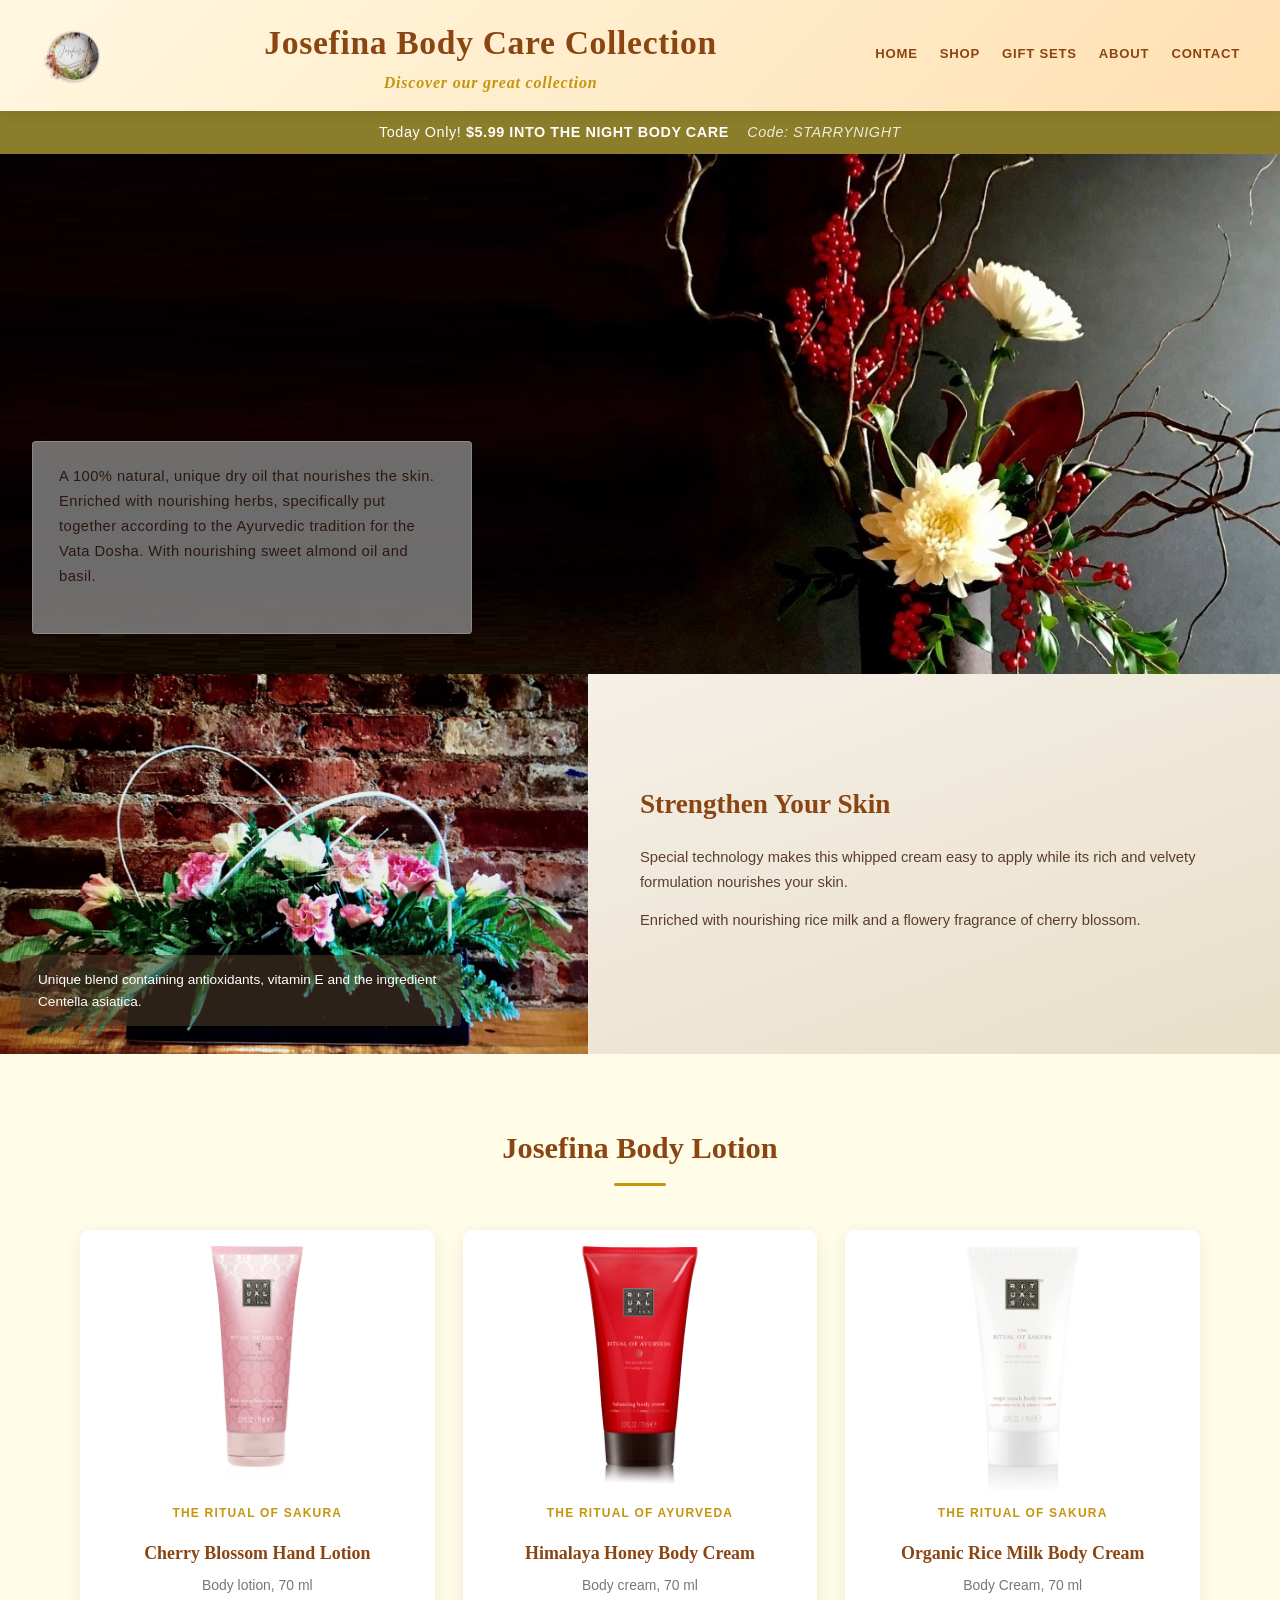
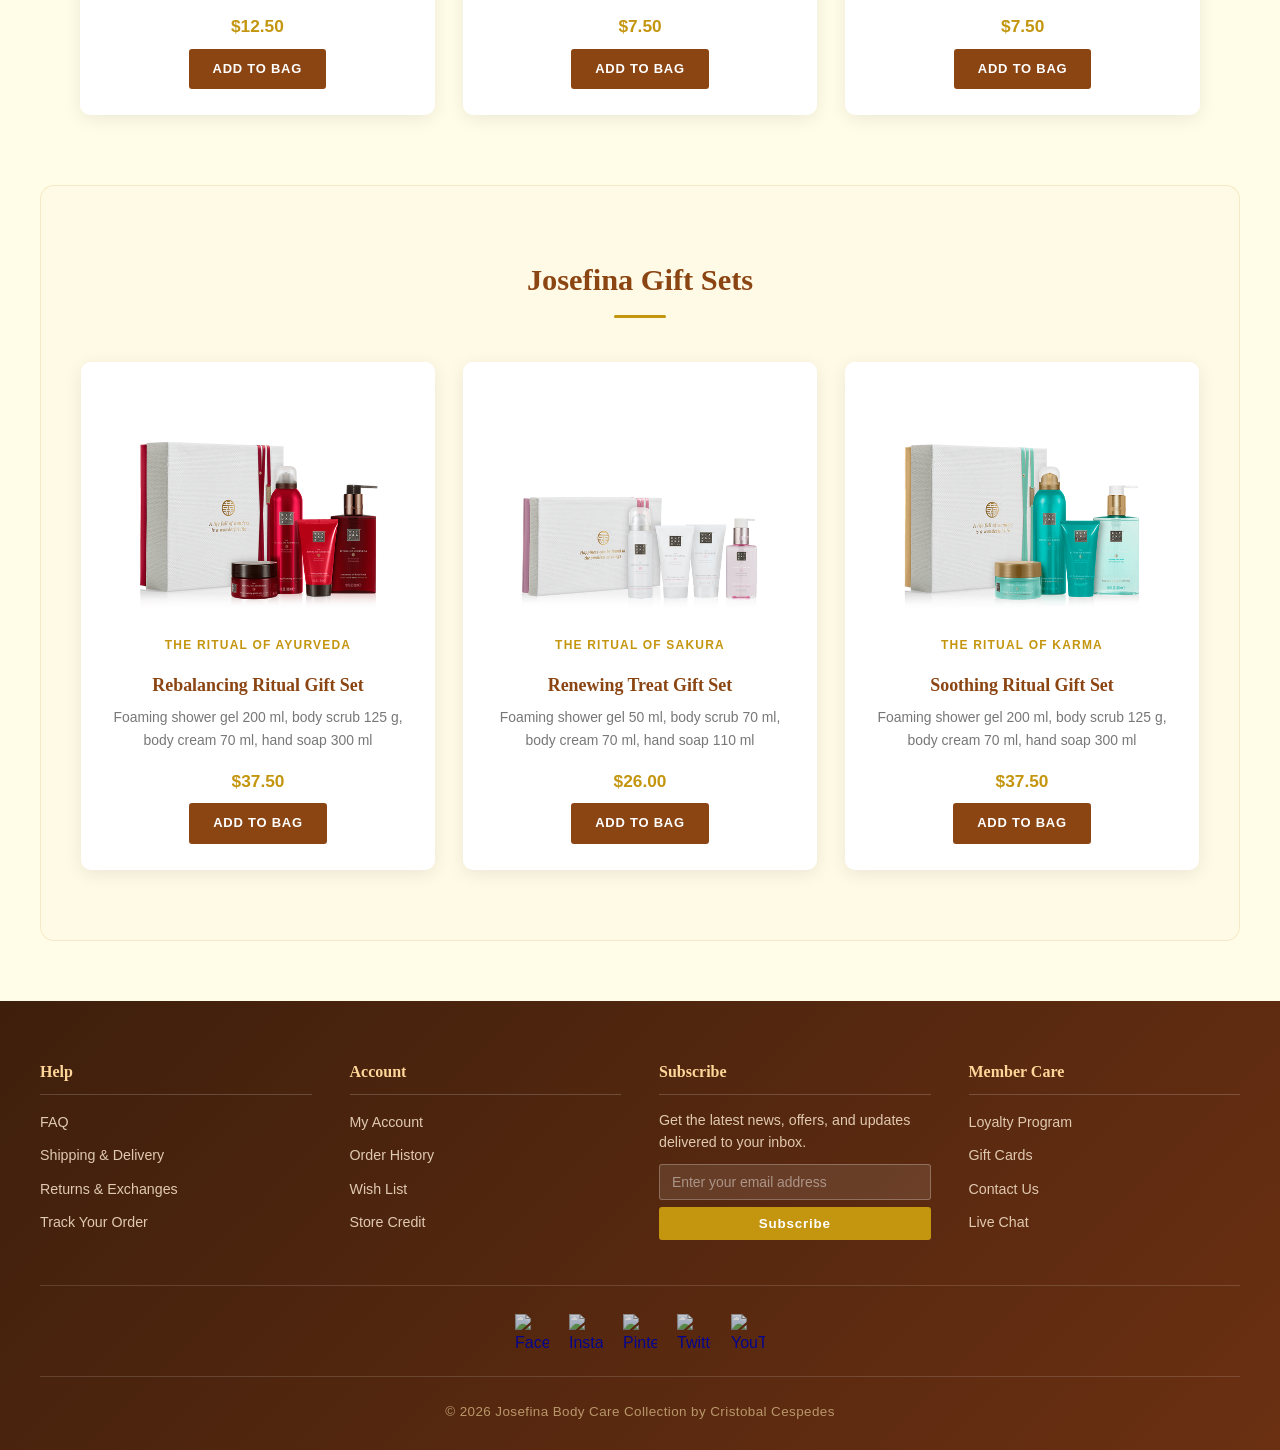
==== commit c4ffab6d: "Add files via upload" ====
--- a/index.html
+++ b/index.html
@@ -10,7 +10,7 @@
     <span id="top"></span>
     <header class="site-header">
         <div class="logo-wrap">
-            <img src="images/logo.png" alt="Josefina Body Care Collection Logo" class="logo animate-logo">
+            <img src="images/icons/logo.png" alt="Josefina Body Care Collection Logo" class="logo animate-logo">
         </div>
         <div class="titles">
             <h1 class="title-main animate-title">Josefina Body Care Collection</h1>
@@ -49,7 +49,7 @@
         </div>
     </section>
 
-    
+    <section class="products-section" id="shop">
         <h2 class="section-title">Josefina Body Lotion</h2>
         <div class="products-grid">
 
@@ -92,7 +92,6 @@
         </div>
     </section>
 
-    
     <section class="gift-section" id="gifts">
         <h2 class="section-title">Josefina Gift Sets</h2>
         <div class="products-grid">
@@ -136,9 +135,6 @@
         </div>
     </section>
 
-    
-
-
     <div class="modal-overlay" id="modal-1">
         <a href="#shop" class="modal-backdrop"></a>
         <div class="modal-box">
@@ -180,12 +176,12 @@
                     <h3 class="modal-name">Himalaya Honey Body Cream</h3>
                     <p class="modal-desc-sm">Body cream, 70 ml</p>
                     <p class="modal-price">$7.50</p>
-                    <p class="modal-mix">Mix &amp; Match: 3/$33</p>
-                </div>
-            </div>
-            <hr class="modal-hr">
-            <div class="modal-footer-area">
-                <p class="modal-tagline">Balance and restore skin with the ancient wisdom of Ayurveda, enriched with nourishing herbs and honey.</p>
+                    <p class="modal-mix">Mix &amp; Match: 3/$20</p>
+                </div>
+            </div>
+            <hr class="modal-hr">
+            <div class="modal-footer-area">
+                <p class="modal-tagline">Harmonise body, mind &amp; soul with this luxurious body cream from The Ritual of Ayurveda.</p>
                 <a href="#shop" class="btn-continue">CONTINUE SHOPPING</a>
             </div>
         </div>
@@ -206,12 +202,12 @@
                     <h3 class="modal-name">Organic Rice Milk Body Cream</h3>
                     <p class="modal-desc-sm">Body Cream, 70 ml</p>
                     <p class="modal-price">$7.50</p>
-                    <p class="modal-mix">Mix &amp; Match: 3/$33</p>
-                </div>
-            </div>
-            <hr class="modal-hr">
-            <div class="modal-footer-area">
-                <p class="modal-tagline">Nurture and comfort skin from top to toe with The Ritual of Sakura Body Cream from Rituals.</p>
+                    <p class="modal-mix">Mix &amp; Match: 3/$20</p>
+                </div>
+            </div>
+            <hr class="modal-hr">
+            <div class="modal-footer-area">
+                <p class="modal-tagline">Nurture and comfort skin from top to toe with The Ritual of Sakura Body Cream from The Ritual of Ayurveda.</p>
                 <a href="#shop" class="btn-continue">CONTINUE SHOPPING</a>
             </div>
         </div>
@@ -292,8 +288,6 @@
         </div>
     </div>
 
-
-    
     <footer class="site-footer">
         <div class="footer-grid">
 
@@ -340,19 +334,19 @@
 
         <div class="footer-social">
             <a href="https://www.facebook.com" target="_blank" title="Facebook">
-                <img src="images/facebook.png" alt="Facebook">
+                <img src="images/icons/facebook.png" alt="Facebook">
             </a>
             <a href="https://www.instagram.com" target="_blank" title="Instagram">
-                <img src="images/instagram.png" alt="Instagram">
+                <img src="images/icons/instagram.png" alt="Instagram">
             </a>
             <a href="https://www.pinterest.com" target="_blank" title="Pinterest">
-                <img src="images/pin.png" alt="Pinterest">
+                <img src="images/icons/pin.png" alt="Pinterest">
             </a>
             <a href="https://www.twitter.com" target="_blank" title="Twitter">
-                <img src="images/twitter.png" alt="Twitter">
+                <img src="images/icons/twitter.png" alt="Twitter">
             </a>
             <a href="https://www.youtube.com" target="_blank" title="YouTube">
-                <img src="images/youtube.png" alt="YouTube">
+                <img src="images/icons/youtube.png" alt="YouTube">
             </a>
         </div>
 
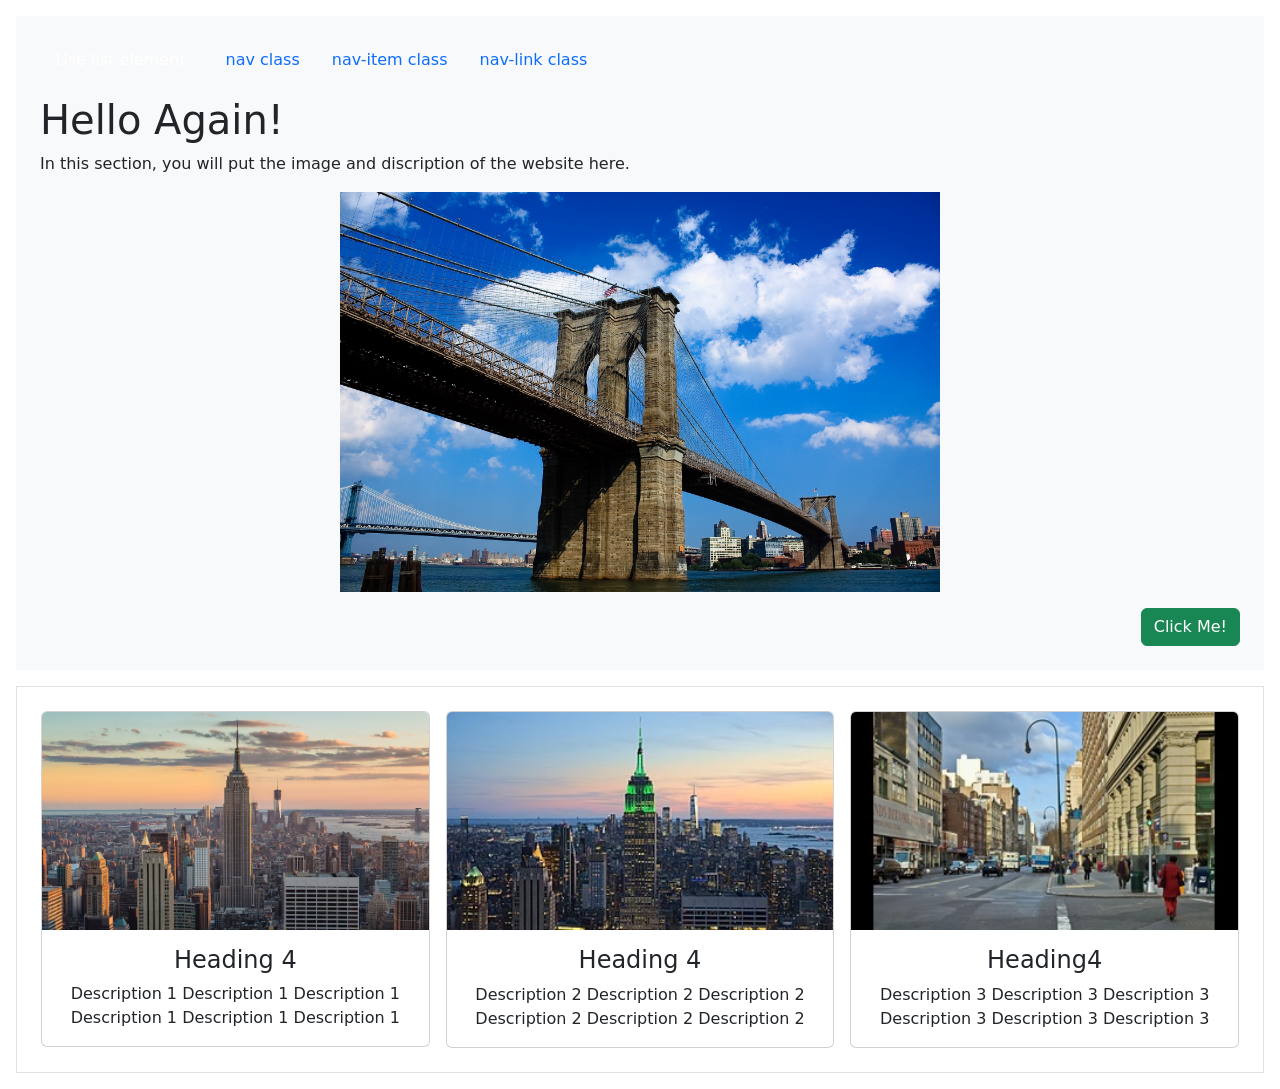
==== commit 8212f6b3: "Add files via upload" ====
--- a/index.html
+++ b/index.html
@@ -1,357 +1,78 @@
-<!DOCTYPE html>
-<html lang="en">
-<head>
-    <meta charset="UTF-8">
-    <meta name="viewport" content="width=device-width, initial-scale=1.0">
-    <title>Josefina Body Care Collection</title>
-    <link rel="stylesheet" href="style.css">
-</head>
-<body>
-    <span id="top"></span>
-    <header class="site-header">
-        <div class="logo-wrap">
-            <img src="images/icons/logo.png" alt="Josefina Body Care Collection Logo" class="logo animate-logo">
-        </div>
-        <div class="titles">
-            <h1 class="title-main animate-title">Josefina Body Care Collection</h1>
-            <h2 class="title-sub animate-title-delay">Discover our great collection</h2>
-        </div>
-        <nav class="main-nav">
-            <a href="#">Home</a>
-            <a href="#shop">Shop</a>
-            <a href="#gifts">Gift Sets</a>
-            <a href="#">About</a>
-            <a href="#">Contact</a>
-        </nav>
-    </header>
-
-    <div class="promo-banner">
-        Today Only! <strong>$5.99 INTO THE NIGHT BODY CARE</strong> &nbsp;&nbsp; <span class="promo-code">Code: STARRYNIGHT</span>
-    </div>
-    <section class="hero-section">
-        <img src="images/intro_img2.jpg" alt="Hero image" class="hero-img">
-        <div class="hero-overlay">
-            <p>A 100% natural, unique dry oil that nourishes the skin. Enriched with nourishing herbs, specifically put together according to the Ayurvedic tradition for the Vata Dosha. With nourishing sweet almond oil and basil.</p>
-        </div>
-    </section>
-
-    <section class="two-by-one">
-        <div class="tbo-left">
-            <img src="images/intro_img1.jpg" alt="Body care ingredients">
-            <div class="tbo-img-overlay">
-                <p>Unique blend containing antioxidants, vitamin E and the ingredient Centella asiatica.</p>
-            </div>
-        </div>
-        <div class="tbo-right">
-            <h2>Strengthen Your Skin</h2>
-            <p>Special technology makes this whipped cream easy to apply while its rich and velvety formulation nourishes your skin.</p>
-            <p>Enriched with nourishing rice milk and a flowery fragrance of cherry blossom.</p>
-        </div>
-    </section>
-
-    <section class="products-section" id="shop">
-        <h2 class="section-title">Josefina Body Lotion</h2>
-        <div class="products-grid">
-
-            <div class="product-card">
-                <img src="images/item1.png" alt="Cherry Blossom Hand Lotion">
-                <p class="collection-label">THE RITUAL OF SAKURA</p>
-                <h3>Cherry Blossom Hand Lotion</h3>
-                <p class="description">Body lotion, 70 ml</p>
-                <p class="price">$12.50</p>
-                <div class="btn-container">
-                    <a href="#modal-1" class="add-to-bag">Add to Bag</a>
-                    <span class="tooltip-text">Add to Shopping Cart</span>
-                </div>
-            </div>
-
-            <div class="product-card">
-                <img src="images/item2.png" alt="Himalaya Honey Body Cream">
-                <p class="collection-label">THE RITUAL OF AYURVEDA</p>
-                <h3>Himalaya Honey Body Cream</h3>
-                <p class="description">Body cream, 70 ml</p>
-                <p class="price">$7.50</p>
-                <div class="btn-container">
-                    <a href="#modal-2" class="add-to-bag">Add to Bag</a>
-                    <span class="tooltip-text">Add to Shopping Cart</span>
-                </div>
-            </div>
-
-            <div class="product-card">
-                <img src="images/item3.png" alt="Organic Rice Milk Body Cream">
-                <p class="collection-label">THE RITUAL OF SAKURA</p>
-                <h3>Organic Rice Milk Body Cream</h3>
-                <p class="description">Body Cream, 70 ml</p>
-                <p class="price">$7.50</p>
-                <div class="btn-container">
-                    <a href="#modal-3" class="add-to-bag">Add to Bag</a>
-                    <span class="tooltip-text">Add to Shopping Cart</span>
-                </div>
-            </div>
-
-        </div>
-    </section>
-
-    <section class="gift-section" id="gifts">
-        <h2 class="section-title">Josefina Gift Sets</h2>
-        <div class="products-grid">
-
-            <div class="product-card">
-                <img src="images/gift_set1.png" alt="Rebalancing Ritual Gift Set">
-                <p class="collection-label">THE RITUAL OF AYURVEDA</p>
-                <h3>Rebalancing Ritual Gift Set</h3>
-                <p class="description">Foaming shower gel 200 ml, body scrub 125 g, body cream 70 ml, hand soap 300 ml</p>
-                <p class="price">$37.50</p>
-                <div class="btn-container">
-                    <a href="#modal-4" class="add-to-bag">Add to Bag</a>
-                    <span class="tooltip-text">Add to Shopping Cart</span>
-                </div>
-            </div>
-
-            <div class="product-card">
-                <img src="images/gift_set2.png" alt="Renewing Treat Gift Set">
-                <p class="collection-label">THE RITUAL OF SAKURA</p>
-                <h3>Renewing Treat Gift Set</h3>
-                <p class="description">Foaming shower gel 50 ml, body scrub 70 ml, body cream 70 ml, hand soap 110 ml</p>
-                <p class="price">$26.00</p>
-                <div class="btn-container">
-                    <a href="#modal-5" class="add-to-bag">Add to Bag</a>
-                    <span class="tooltip-text">Add to Shopping Cart</span>
-                </div>
-            </div>
-
-            <div class="product-card">
-                <img src="images/gift_set3.png" alt="Soothing Ritual Gift Set">
-                <p class="collection-label">THE RITUAL OF KARMA</p>
-                <h3>Soothing Ritual Gift Set</h3>
-                <p class="description">Foaming shower gel 200 ml, body scrub 125 g, body cream 70 ml, hand soap 300 ml</p>
-                <p class="price">$37.50</p>
-                <div class="btn-container">
-                    <a href="#modal-6" class="add-to-bag">Add to Bag</a>
-                    <span class="tooltip-text">Add to Shopping Cart</span>
-                </div>
-            </div>
-
-        </div>
-    </section>
-
-    <div class="modal-overlay" id="modal-1">
-        <a href="#shop" class="modal-backdrop"></a>
-        <div class="modal-box">
-            <a href="#shop" class="modal-close">X</a>
-            <p class="modal-heading">IT'S IN THE BAG!</p>
-            <hr class="modal-hr">
-            <div class="modal-body">
-                <div class="modal-img-col">
-                    <img src="images/item1.png" alt="Cherry Blossom Hand Lotion">
-                </div>
-                <div class="modal-detail-col">
-                    <p class="modal-collection">THE RITUAL OF SAKURA</p>
-                    <h3 class="modal-name">Cherry Blossom Hand Lotion</h3>
-                    <p class="modal-desc-sm">Body lotion, 70 ml</p>
-                    <p class="modal-price">$12.50</p>
-                    <p class="modal-mix">Mix &amp; Match: 3/$33</p>
-                </div>
-            </div>
-            <hr class="modal-hr">
-            <div class="modal-footer-area">
-                <p class="modal-tagline">Nurture and comfort skin from top to toe with The Ritual of Sakura Body Cream from Rituals.</p>
-                <a href="#shop" class="btn-continue">CONTINUE SHOPPING</a>
-            </div>
-        </div>
-    </div>
-
-    <div class="modal-overlay" id="modal-2">
-        <a href="#shop" class="modal-backdrop"></a>
-        <div class="modal-box">
-            <a href="#shop" class="modal-close">X</a>
-            <p class="modal-heading">IT'S IN THE BAG!</p>
-            <hr class="modal-hr">
-            <div class="modal-body">
-                <div class="modal-img-col">
-                    <img src="images/item2.png" alt="Himalaya Honey Body Cream">
-                </div>
-                <div class="modal-detail-col">
-                    <p class="modal-collection">THE RITUAL OF AYURVEDA</p>
-                    <h3 class="modal-name">Himalaya Honey Body Cream</h3>
-                    <p class="modal-desc-sm">Body cream, 70 ml</p>
-                    <p class="modal-price">$7.50</p>
-                    <p class="modal-mix">Mix &amp; Match: 3/$20</p>
-                </div>
-            </div>
-            <hr class="modal-hr">
-            <div class="modal-footer-area">
-                <p class="modal-tagline">Harmonise body, mind &amp; soul with this luxurious body cream from The Ritual of Ayurveda.</p>
-                <a href="#shop" class="btn-continue">CONTINUE SHOPPING</a>
-            </div>
-        </div>
-    </div>
-
-    <div class="modal-overlay" id="modal-3">
-        <a href="#shop" class="modal-backdrop"></a>
-        <div class="modal-box">
-            <a href="#shop" class="modal-close">X</a>
-            <p class="modal-heading">IT'S IN THE BAG!</p>
-            <hr class="modal-hr">
-            <div class="modal-body">
-                <div class="modal-img-col">
-                    <img src="images/item3.png" alt="Organic Rice Milk Body Cream">
-                </div>
-                <div class="modal-detail-col">
-                    <p class="modal-collection">THE RITUAL OF SAKURA</p>
-                    <h3 class="modal-name">Organic Rice Milk Body Cream</h3>
-                    <p class="modal-desc-sm">Body Cream, 70 ml</p>
-                    <p class="modal-price">$7.50</p>
-                    <p class="modal-mix">Mix &amp; Match: 3/$20</p>
-                </div>
-            </div>
-            <hr class="modal-hr">
-            <div class="modal-footer-area">
-                <p class="modal-tagline">Nurture and comfort skin from top to toe with The Ritual of Sakura Body Cream from The Ritual of Ayurveda.</p>
-                <a href="#shop" class="btn-continue">CONTINUE SHOPPING</a>
-            </div>
-        </div>
-    </div>
-
-    <div class="modal-overlay" id="modal-4">
-        <a href="#gifts" class="modal-backdrop"></a>
-        <div class="modal-box">
-            <a href="#gifts" class="modal-close">X</a>
-            <p class="modal-heading">IT'S IN THE BAG!</p>
-            <hr class="modal-hr">
-            <div class="modal-body">
-                <div class="modal-img-col">
-                    <img src="images/gift_set1.png" alt="Rebalancing Ritual Gift Set">
-                </div>
-                <div class="modal-detail-col">
-                    <p class="modal-collection">THE RITUAL OF AYURVEDA</p>
-                    <h3 class="modal-name">Rebalancing Ritual Gift Set</h3>
-                    <p class="modal-desc-sm">Foaming shower gel 200 ml, body scrub 125 g, body cream 70 ml, hand soap 300 ml</p>
-                    <p class="modal-price">$37.50</p>
-                </div>
-            </div>
-            <hr class="modal-hr">
-            <div class="modal-footer-area">
-                <p class="modal-tagline">Rebalance and restore with this complete Ayurvedic ritual gift set, perfect for the ones you love.</p>
-                <a href="#gifts" class="btn-continue">CONTINUE SHOPPING</a>
-            </div>
-        </div>
-    </div>
-
-    <div class="modal-overlay" id="modal-5">
-        <a href="#gifts" class="modal-backdrop"></a>
-        <div class="modal-box">
-            <a href="#gifts" class="modal-close">X</a>
-            <p class="modal-heading">IT'S IN THE BAG!</p>
-            <hr class="modal-hr">
-            <div class="modal-body">
-                <div class="modal-img-col">
-                    <img src="images/gift_set2.png" alt="Renewing Treat Gift Set">
-                </div>
-                <div class="modal-detail-col">
-                    <p class="modal-collection">THE RITUAL OF SAKURA</p>
-                    <h3 class="modal-name">Renewing Treat Gift Set</h3>
-                    <p class="modal-desc-sm">Foaming shower gel 50 ml, body scrub 70 ml, body cream 70 ml, hand soap 110 ml</p>
-                    <p class="modal-price">$26.00</p>
-                </div>
-            </div>
-            <hr class="modal-hr">
-            <div class="modal-footer-area">
-                <p class="modal-tagline">A cherry blossom-inspired ritual to renew and brighten skin — a beautiful gift for any occasion.</p>
-                <a href="#gifts" class="btn-continue">CONTINUE SHOPPING</a>
-            </div>
-        </div>
-    </div>
-
-    <div class="modal-overlay" id="modal-6">
-        <a href="#gifts" class="modal-backdrop"></a>
-        <div class="modal-box">
-            <a href="#gifts" class="modal-close">X</a>
-            <p class="modal-heading">IT'S IN THE BAG!</p>
-            <hr class="modal-hr">
-            <div class="modal-body">
-                <div class="modal-img-col">
-                    <img src="images/gift_set3.png" alt="Soothing Ritual Gift Set">
-                </div>
-                <div class="modal-detail-col">
-                    <p class="modal-collection">THE RITUAL OF KARMA</p>
-                    <h3 class="modal-name">Soothing Ritual Gift Set</h3>
-                    <p class="modal-desc-sm">Foaming shower gel 200 ml, body scrub 125 g, body cream 70 ml, hand soap 300 ml</p>
-                    <p class="modal-price">$37.50</p>
-                </div>
-            </div>
-            <hr class="modal-hr">
-            <div class="modal-footer-area">
-                <p class="modal-tagline">Soothe and calm with this luxurious Karma ritual set, crafted to bring inner peace and radiant skin.</p>
-                <a href="#gifts" class="btn-continue">CONTINUE SHOPPING</a>
-            </div>
-        </div>
-    </div>
-
-    <footer class="site-footer">
-        <div class="footer-grid">
-
-            <div class="footer-col">
-                <h4>Help</h4>
-                <ul>
-                    <li><a href="#">FAQ</a></li>
-                    <li><a href="#">Shipping &amp; Delivery</a></li>
-                    <li><a href="#">Returns &amp; Exchanges</a></li>
-                    <li><a href="#">Track Your Order</a></li>
-                </ul>
-            </div>
-
-            <div class="footer-col">
-                <h4>Account</h4>
-                <ul>
-                    <li><a href="#">My Account</a></li>
-                    <li><a href="#">Order History</a></li>
-                    <li><a href="#">Wish List</a></li>
-                    <li><a href="#">Store Credit</a></li>
-                </ul>
-            </div>
-
-            <div class="footer-col">
-                <h4>Subscribe</h4>
-                <p class="subscribe-text">Get the latest news, offers, and updates delivered to your inbox.</p>
-                <div class="subscribe-form">
-                    <input type="email" placeholder="Enter your email address">
-                    <button type="button">Subscribe</button>
-                </div>
-            </div>
-
-            <div class="footer-col">
-                <h4>Member Care</h4>
-                <ul>
-                    <li><a href="#">Loyalty Program</a></li>
-                    <li><a href="#">Gift Cards</a></li>
-                    <li><a href="#">Contact Us</a></li>
-                    <li><a href="#">Live Chat</a></li>
-                </ul>
-            </div>
-
-        </div>
-
-        <div class="footer-social">
-            <a href="https://www.facebook.com" target="_blank" title="Facebook">
-                <img src="images/icons/facebook.png" alt="Facebook">
-            </a>
-            <a href="https://www.instagram.com" target="_blank" title="Instagram">
-                <img src="images/icons/instagram.png" alt="Instagram">
-            </a>
-            <a href="https://www.pinterest.com" target="_blank" title="Pinterest">
-                <img src="images/icons/pin.png" alt="Pinterest">
-            </a>
-            <a href="https://www.twitter.com" target="_blank" title="Twitter">
-                <img src="images/icons/twitter.png" alt="Twitter">
-            </a>
-            <a href="https://www.youtube.com" target="_blank" title="YouTube">
-                <img src="images/icons/youtube.png" alt="YouTube">
-            </a>
-        </div>
-
-        <p class="footer-name">&copy; 2026 Josefina Body Care Collection by Cristobal Cespedes</p>
-    </footer>
-
-</body>
-</html>
+<!doctype html>
+<html lang="en">
+  <head>
+    <meta charset="utf-8">
+    <meta name="viewport" content="width=device-width, initial-scale=1">
+    <title>Assignment 8</title>
+    <link href="https://cdn.jsdelivr.net/npm/bootstrap@5.3.8/dist/css/bootstrap.min.css" rel="stylesheet" integrity="sha384-sRIl4kxILFvY47J16cr9ZwB07vP4J8+LH7qKQnuqkuIAvNWLzeN8tE5YBujZqJLB" crossorigin="anonymous">
+  </head>
+  <body>
+
+    <div class="bg-light p-4 m-3">
+      <ul class="nav mb-3">
+        <li class="nav-item">
+          <a class="nav-link btn btn-primary text-white me-2" href="#">Use list element</a>
+        </li>
+        <li class="nav-item">
+          <a class="nav-link" href="#">nav class</a>
+        </li>
+        <li class="nav-item">
+          <a class="nav-link" href="#">nav-item class</a>
+        </li>
+        <li class="nav-item">
+          <a class="nav-link" href="#">nav-link class</a>
+        </li>
+      </ul>
+
+      <h1>Hello Again!</h1>
+      <p>In this section, you will put the image and discription of the website here.</p>
+
+      <div class="text-center">
+        <img src="images/Brooklyn_Bridge_Manhattan.jpg" alt="NYC image" class="img-fluid w-50">
+      </div>
+
+      <div class="text-end mt-3">
+        <button class="btn btn-success">Click Me!</button>
+      </div>
+
+    </div>
+
+    <div class="border p-4 m-3">
+      <div class="row g-3">
+
+        <div class="col-12 col-md-4">
+          <div class="card text-center">
+            <img src="images/815af199b5436de7628bb808d3582e61.avif" alt="NYC 1" class="card-img-top">
+            <div class="card-body">
+              <h4 class="card-title">Heading 4</h4>
+              <p class="card-text">Description 1 Description 1 Description 1 Description 1 Description 1 Description 1</p>
+            </div>
+          </div>
+        </div>
+
+        <div class="col-12 col-md-4">
+          <div class="card text-center">
+            <img src="images/View_of_Empire_State_Building_from_Rockefeller_Center_New_York_City_dllu_(cropped).jpg.webp" alt="NYC 2" class="card-img-top">
+            <div class="card-body">
+              <h4 class="card-title">Heading 4</h4>
+              <p class="card-text">Description 2 Description 2 Description 2 Description 2 Description 2 Description 2</p>
+            </div>
+          </div>
+        </div>
+
+        <div class="col-12 col-md-4">
+          <div class="card text-center">
+            <img src="images/NYC_14th_Street_looking_west_12_2005.jpg" alt="NYC 3" class="card-img-top">
+            <div class="card-body">
+              <h4 class="card-title">Heading4</h4>
+              <p class="card-text">Description 3 Description 3 Description 3 Description 3 Description 3 Description 3</p>
+            </div>
+          </div>
+        </div>
+
+      </div>
+    </div>
+
+    <script src="https://cdn.jsdelivr.net/npm/bootstrap@5.3.8/dist/js/bootstrap.bundle.min.js" integrity="sha384-FKyoEForCGlyvwx9Hj09JcYn3nv7wiPVlz7YYwJrWVcXK/BmnVDxM+D2scQbITxI" crossorigin="anonymous"></script>
+  </body>
+</html>
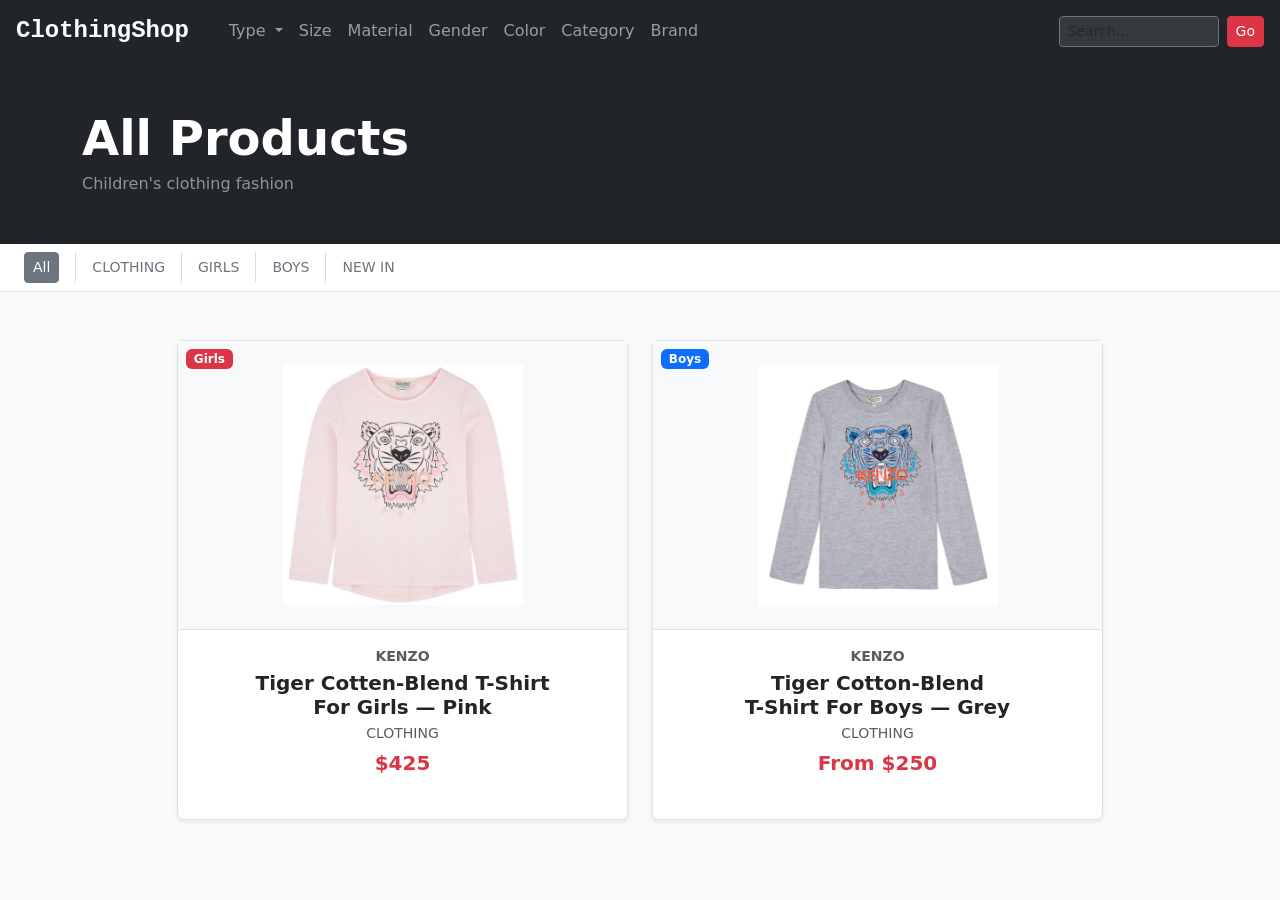
==== commit 9bbab6b6: "Add files via upload" ====
--- a/index.html
+++ b/index.html
@@ -1,78 +1,267 @@
-<!doctype html>
-<html lang="en">
-  <head>
-    <meta charset="utf-8">
-    <meta name="viewport" content="width=device-width, initial-scale=1">
-    <title>Assignment 8</title>
-    <link href="https://cdn.jsdelivr.net/npm/bootstrap@5.3.8/dist/css/bootstrap.min.css" rel="stylesheet" integrity="sha384-sRIl4kxILFvY47J16cr9ZwB07vP4J8+LH7qKQnuqkuIAvNWLzeN8tE5YBujZqJLB" crossorigin="anonymous">
-  </head>
-  <body>
-
-    <div class="bg-light p-4 m-3">
-      <ul class="nav mb-3">
-        <li class="nav-item">
-          <a class="nav-link btn btn-primary text-white me-2" href="#">Use list element</a>
-        </li>
-        <li class="nav-item">
-          <a class="nav-link" href="#">nav class</a>
-        </li>
-        <li class="nav-item">
-          <a class="nav-link" href="#">nav-item class</a>
-        </li>
-        <li class="nav-item">
-          <a class="nav-link" href="#">nav-link class</a>
-        </li>
-      </ul>
-
-      <h1>Hello Again!</h1>
-      <p>In this section, you will put the image and discription of the website here.</p>
-
-      <div class="text-center">
-        <img src="images/Brooklyn_Bridge_Manhattan.jpg" alt="NYC image" class="img-fluid w-50">
-      </div>
-
-      <div class="text-end mt-3">
-        <button class="btn btn-success">Click Me!</button>
-      </div>
-
-    </div>
-
-    <div class="border p-4 m-3">
-      <div class="row g-3">
-
-        <div class="col-12 col-md-4">
-          <div class="card text-center">
-            <img src="images/815af199b5436de7628bb808d3582e61.avif" alt="NYC 1" class="card-img-top">
-            <div class="card-body">
-              <h4 class="card-title">Heading 4</h4>
-              <p class="card-text">Description 1 Description 1 Description 1 Description 1 Description 1 Description 1</p>
-            </div>
-          </div>
-        </div>
-
-        <div class="col-12 col-md-4">
-          <div class="card text-center">
-            <img src="images/View_of_Empire_State_Building_from_Rockefeller_Center_New_York_City_dllu_(cropped).jpg.webp" alt="NYC 2" class="card-img-top">
-            <div class="card-body">
-              <h4 class="card-title">Heading 4</h4>
-              <p class="card-text">Description 2 Description 2 Description 2 Description 2 Description 2 Description 2</p>
-            </div>
-          </div>
-        </div>
-
-        <div class="col-12 col-md-4">
-          <div class="card text-center">
-            <img src="images/NYC_14th_Street_looking_west_12_2005.jpg" alt="NYC 3" class="card-img-top">
-            <div class="card-body">
-              <h4 class="card-title">Heading4</h4>
-              <p class="card-text">Description 3 Description 3 Description 3 Description 3 Description 3 Description 3</p>
-            </div>
-          </div>
-        </div>
-
-      </div>
-    </div>
-
-    <script src="https://cdn.jsdelivr.net/npm/bootstrap@5.3.8/dist/js/bootstrap.bundle.min.js" integrity="sha384-FKyoEForCGlyvwx9Hj09JcYn3nv7wiPVlz7YYwJrWVcXK/BmnVDxM+D2scQbITxI" crossorigin="anonymous"></script>
-  </body>
-</html>+<!DOCTYPE html>
+<html lang="en">
+<head>
+  <meta charset="UTF-8" />
+  <meta name="viewport" content="width=device-width, initial-scale=1.0"/>
+  <title>Assignment 9</title>
+
+  
+  <link href="https://cdn.jsdelivr.net/npm/bootstrap@5.3.8/dist/css/bootstrap.min.css" rel="stylesheet"/>
+  <link href="https://cdn.jsdelivr.net/npm/bootstrap-icons@1.11.3/font/bootstrap-icons.min.css" rel="stylesheet"/>
+
+  <style>
+    .modal-header-img {
+      background: linear-gradient(135deg, #e8423a 0%, #c0392b 100%);
+      min-height: 240px;
+    }
+    .product-img-wrap img {
+      transition: transform .35s ease;
+    }
+    .product-card:hover .product-img-wrap img {
+      transform: scale(1.05);
+    }
+    .quick-view-hint {
+      opacity: 0;
+      transition: opacity .2s;
+    }
+    .product-card:hover .quick-view-hint {
+      opacity: 1;
+    }
+  </style>
+</head>
+<body class="bg-light">
+
+
+<nav class="navbar navbar-expand-lg bg-dark navbar-dark px-3">
+  <a class="navbar-brand fw-bold fs-4 font-monospace" href="#">ClothingShop</a>
+
+
+  <button class="navbar-toggler" type="button"
+          data-bs-toggle="collapse" data-bs-target="#mainNav"
+          aria-controls="mainNav" aria-expanded="false" aria-label="Toggle navigation">
+    <span class="navbar-toggler-icon"></span>
+  </button>
+
+  <div class="collapse navbar-collapse" id="mainNav">
+    <ul class="navbar-nav me-auto mb-2 mb-lg-0 ms-3">
+
+
+      <li class="nav-item dropdown">
+        <a class="nav-link dropdown-toggle" href="#"
+           role="button" data-bs-toggle="dropdown" aria-expanded="false">
+          Type
+        </a>
+        <ul class="dropdown-menu dropdown-menu-dark">
+          <li><a class="dropdown-item" href="#">T-Shirts</a></li>
+          <li><a class="dropdown-item" href="#">Hoodies</a></li>
+          <li><a class="dropdown-item" href="#">Jackets</a></li>
+          <li><hr class="dropdown-divider"></li>
+          <li><a class="dropdown-item" href="#">All Types</a></li>
+        </ul>
+      </li>
+
+      <li class="nav-item"><a class="nav-link" href="#">Size</a></li>
+      <li class="nav-item"><a class="nav-link" href="#">Material</a></li>
+      <li class="nav-item"><a class="nav-link" href="#">Gender</a></li>
+      <li class="nav-item"><a class="nav-link" href="#">Color</a></li>
+      <li class="nav-item"><a class="nav-link" href="#">Category</a></li>
+      <li class="nav-item"><a class="nav-link" href="#">Brand</a></li>
+    </ul>
+
+
+    <form class="d-flex gap-2" role="search">
+      <input class="form-control form-control-sm bg-secondary bg-opacity-25 text-white border-secondary"
+             type="search" placeholder="Search…" style="width:160px;">
+      <button class="btn btn-danger btn-sm" type="submit">Go</button>
+    </form>
+  </div>
+</nav>
+
+
+
+<div class="bg-dark text-white py-5 px-4">
+  <div class="container">
+    <h1 class="display-5 fw-bold mb-1">All Products</h1>
+    <p class="text-white-50 mb-0">Children's clothing fashion</p>
+  </div>
+</div>
+
+
+
+<div class="bg-white border-bottom py-2 px-4 d-flex align-items-center gap-3 flex-wrap small text-secondary text-uppercase fw-medium">
+  <button class="btn btn-sm btn-outline-secondary active">All</button>
+  <span class="vr"></span>
+  <span>Clothing</span>
+  <span class="vr"></span>
+  <span>Girls</span>
+  <span class="vr"></span>
+  <span>Boys</span>
+  <span class="vr"></span>
+  <span>New In</span>
+</div>
+
+
+
+<div class="container py-5">
+  <div class="row g-4 justify-content-center">
+    <div class="col-12 col-sm-6 col-md-5">
+      <div class="card h-100 border shadow-sm product-card"
+           role="button"
+           data-bs-toggle="modal" data-bs-target="#modal1"
+           style="cursor:pointer;">
+
+        <div class="bg-light p-4 text-center position-relative product-img-wrap">
+          <span class="badge bg-danger position-absolute top-0 start-0 m-2">Girls</span>
+          <img src="images/s236223424242185134_p6255_i1_w1600.webp"
+               class="img-fluid"
+               style="max-height:240px; object-fit:contain;"
+               alt="Kenzo Round Neck T-Shirt for Girls Beige"/>
+        </div>
+
+        <div class="card-body text-center border-top">
+          <p class="text-muted small text-uppercase fw-semibold mb-1 ls-1">Kenzo</p>
+          <h5 class="card-title fw-bold mb-1"> Tiger Cotten-Blend T-Shirt<br>For Girls — Pink</h5>
+          <p class="text-muted small text-uppercase mb-1">Clothing</p>
+          <p class="text-danger fw-semibold fs-5 mb-1">$425</p>
+          <p class="quick-view-hint text-muted small text-uppercase mb-0">
+            <i class="bi bi-eye me-1"></i>Quick View
+          </p>
+        </div>
+      </div>
+    </div>
+
+    <div class="col-12 col-sm-6 col-md-5">
+      <div class="card h-100 border shadow-sm product-card"
+           role="button"
+           data-bs-toggle="modal" data-bs-target="#modal2"
+           style="cursor:pointer;">
+
+        <div class="bg-light p-4 text-center position-relative product-img-wrap">
+          <span class="badge bg-primary position-absolute top-0 start-0 m-2">Boys</span>
+          <img src="images/s236223424242185134_p6218_i1_w1200.jpg"
+               class="img-fluid"
+               style="max-height:240px; object-fit:contain;"
+               alt="Kenzo Tiger Cotton-Blend T-Shirt for Boys Grey"/>
+        </div>
+
+        <div class="card-body text-center border-top">
+          <p class="text-muted small text-uppercase fw-semibold mb-1">Kenzo</p>
+          <h5 class="card-title fw-bold mb-1">Tiger Cotton-Blend<br>T-Shirt For Boys — Grey</h5>
+          <p class="text-muted small text-uppercase mb-1">Clothing</p>
+          <p class="text-danger fw-semibold fs-5 mb-1">From $250</p>
+          <p class="quick-view-hint text-muted small text-uppercase mb-0">
+            <i class="bi bi-eye me-1"></i>Quick View
+          </p>
+        </div>
+      </div>
+    </div>
+
+  </div>
+</div>
+
+
+
+<div class="modal fade" id="modal1" tabindex="-1"
+     aria-labelledby="modal1Label" aria-hidden="true">
+  <div class="modal-dialog modal-dialog-centered" style="max-width:480px;">
+    <div class="modal-content border-0 rounded-0 overflow-hidden">
+
+      <div class="modal-header-img d-flex align-items-center justify-content-center position-relative p-4">
+        <img src="images/s236223424242185134_p6255_i1_w1600.webp"
+             class="img-fluid"
+             style="max-height:200px; object-fit:contain; filter:drop-shadow(0 8px 20px rgba(0,0,0,.25));"
+             alt="Kenzo Girl T-Shirt"/>
+        <button type="button"
+                class="btn-close btn-close-white position-absolute top-0 end-0 m-2"
+                data-bs-dismiss="modal" aria-label="Close"></button>
+      </div>
+
+      <div class="modal-body p-4">
+        <p class="text-muted small text-uppercase fw-semibold mb-1">Kenzo · Clothing</p>
+        <h4 id="modal1Label" class="fw-bold mb-2">Tiger Cotten-Blend T-Shirt — Pink</h4>
+        <p class="text-muted small mb-3">
+          Comfortable and stylish, this girls long-sleeved top by Kenzo Kids is made in soft and comfortable pink cotton jersey. 
+          It has the designer's iconic tiger logo print with rose gold lettering on the front.
+        </p>
+
+        <ul class="list-group list-group-flush mb-3">
+          <li class="list-group-item px-0 small">
+            <i class="bi bi-star-fill text-danger me-2"></i>100% premium cotton fabric
+          </li>
+          <li class="list-group-item px-0 small">
+            <i class="bi bi-star-fill text-danger me-2"></i>tiger embroidered graphic
+          </li>
+          <li class="list-group-item px-0 small">
+            <i class="bi bi-star-fill text-danger me-2"></i>Round neck, long sleeves
+          </li>
+        </ul>
+
+        <p class="text-danger fw-bold fs-4 mb-3">$425</p>
+
+        <div class="input-group" style="max-width:260px;">
+          <span class="input-group-text small text-uppercase">Qty</span>
+          <input type="number" class="form-control text-center" value="1" min="1"/>
+          <button class="btn btn-danger small text-uppercase">
+            <i class="bi bi-cart-plus me-1"></i>Add to Cart
+          </button>
+        </div>
+
+      </div>
+    </div>
+  </div>
+</div>
+
+
+<div class="modal fade" id="modal2" tabindex="-1"
+     aria-labelledby="modal2Label" aria-hidden="true">
+  <div class="modal-dialog modal-dialog-centered" style="max-width:480px;">
+    <div class="modal-content border-0 rounded-0 overflow-hidden">
+
+      <div class="modal-header-img d-flex align-items-center justify-content-center position-relative p-4">
+        <img src="images/s236223424242185134_p6218_i1_w1200.jpg"
+             class="img-fluid"
+             style="max-height:200px; object-fit:contain; filter:drop-shadow(0 8px 20px rgba(0,0,0,.25));"
+             alt="Kenzo Boy T-Shirt"/>
+        <button type="button"
+                class="btn-close btn-close-white position-absolute top-0 end-0 m-2"
+                data-bs-dismiss="modal" aria-label="Close"></button>
+      </div>
+
+      <div class="modal-body p-4">
+        <p class="text-muted small text-uppercase fw-semibold mb-1">Kenzo · Clothing</p>
+        <h4 id="modal2Label" class="fw-bold mb-2">Tiger Cotton-Blend T-Shirt For Boys — Grey</h4>
+        <p class="text-muted small mb-3">
+          Long sleeve grey top by Kenzo Kids, made in lightweight jersey with 
+          the famous tiger logo printed in blue and orange.
+        </p>
+
+        <ul class="list-group list-group-flush mb-3">
+          <li class="list-group-item px-0 small">
+            <i class="bi bi-star-fill text-danger me-2"></i>Cotton-blend stretch fabric
+          </li>
+          <li class="list-group-item px-0 small">
+            <i class="bi bi-star-fill text-danger me-2"></i>Multicolour tiger graphic print
+          </li>
+          <li class="list-group-item px-0 small">
+            <i class="bi bi-star-fill text-danger me-2"></i>Crew neck, long sleeves
+          </li>
+        </ul>
+
+        <p class="text-danger fw-bold fs-4 mb-3">From $250</p>
+
+        <div class="input-group" style="max-width:260px;">
+          <span class="input-group-text small text-uppercase">Qty</span>
+          <input type="number" class="form-control text-center" value="1" min="1"/>
+          <button class="btn btn-danger small text-uppercase">
+            <i class="bi bi-cart-plus me-1"></i>Add to Cart
+          </button>
+        </div>
+
+      </div>
+    </div>
+  </div>
+</div>
+
+<script src="https://cdn.jsdelivr.net/npm/bootstrap@5.3.8/dist/js/bootstrap.bundle.min.js" integrity="sha384-FKyoEForCGlyvwx9Hj09JcYn3nv7wiPVlz7YYwJrWVcXK/BmnVDxM+D2scQbITxI" crossorigin="anonymous"></script>
+</body>
+</html>
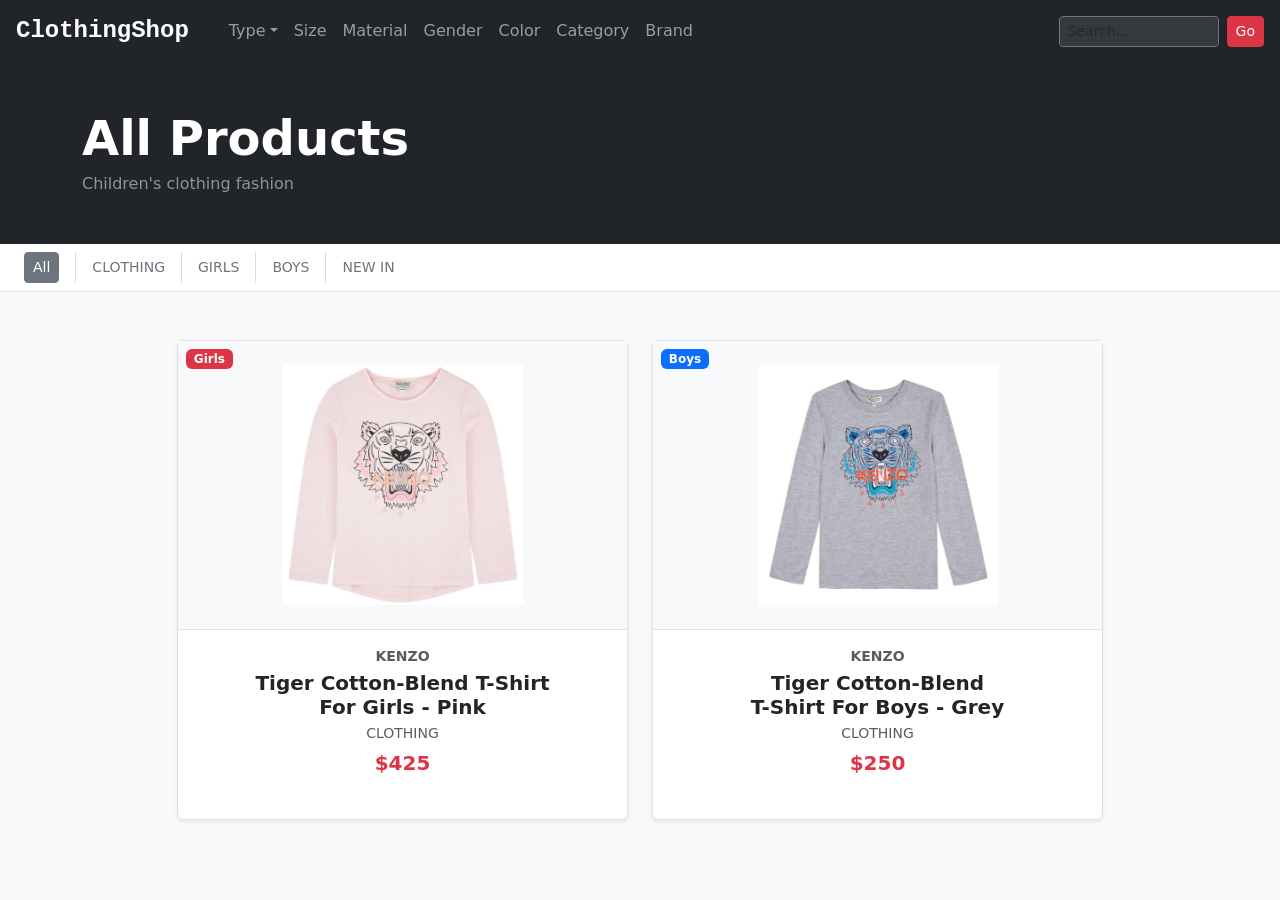
==== commit 3477cfa1: "Add files via upload" ====
--- a/index.html
+++ b/index.html
@@ -3,9 +3,8 @@
 <head>
   <meta charset="UTF-8" />
   <meta name="viewport" content="width=device-width, initial-scale=1.0"/>
-  <title>Assignment 9</title>
-
-  
+  <title>Assignment 10</title>
+
   <link href="https://cdn.jsdelivr.net/npm/bootstrap@5.3.8/dist/css/bootstrap.min.css" rel="stylesheet"/>
   <link href="https://cdn.jsdelivr.net/npm/bootstrap-icons@1.11.3/font/bootstrap-icons.min.css" rel="stylesheet"/>
 
@@ -14,19 +13,10 @@
       background: linear-gradient(135deg, #e8423a 0%, #c0392b 100%);
       min-height: 240px;
     }
-    .product-img-wrap img {
-      transition: transform .35s ease;
-    }
-    .product-card:hover .product-img-wrap img {
-      transform: scale(1.05);
-    }
-    .quick-view-hint {
-      opacity: 0;
-      transition: opacity .2s;
-    }
-    .product-card:hover .quick-view-hint {
-      opacity: 1;
-    }
+    .product-img-wrap img { transition: transform .35s ease; }
+    .product-card:hover .product-img-wrap img { transform: scale(1.05); }
+    .quick-view-hint { opacity: 0; transition: opacity .2s; }
+    .product-card:hover .quick-view-hint { opacity: 1; }
   </style>
 </head>
 <body class="bg-light">
@@ -34,23 +24,13 @@
 
 <nav class="navbar navbar-expand-lg bg-dark navbar-dark px-3">
   <a class="navbar-brand fw-bold fs-4 font-monospace" href="#">ClothingShop</a>
-
-
-  <button class="navbar-toggler" type="button"
-          data-bs-toggle="collapse" data-bs-target="#mainNav"
-          aria-controls="mainNav" aria-expanded="false" aria-label="Toggle navigation">
+  <button class="navbar-toggler" type="button" data-bs-toggle="collapse" data-bs-target="#mainNav">
     <span class="navbar-toggler-icon"></span>
   </button>
-
   <div class="collapse navbar-collapse" id="mainNav">
     <ul class="navbar-nav me-auto mb-2 mb-lg-0 ms-3">
-
-
       <li class="nav-item dropdown">
-        <a class="nav-link dropdown-toggle" href="#"
-           role="button" data-bs-toggle="dropdown" aria-expanded="false">
-          Type
-        </a>
+        <a class="nav-link dropdown-toggle" href="#" role="button" data-bs-toggle="dropdown">Type</a>
         <ul class="dropdown-menu dropdown-menu-dark">
           <li><a class="dropdown-item" href="#">T-Shirts</a></li>
           <li><a class="dropdown-item" href="#">Hoodies</a></li>
@@ -59,7 +39,6 @@
           <li><a class="dropdown-item" href="#">All Types</a></li>
         </ul>
       </li>
-
       <li class="nav-item"><a class="nav-link" href="#">Size</a></li>
       <li class="nav-item"><a class="nav-link" href="#">Material</a></li>
       <li class="nav-item"><a class="nav-link" href="#">Gender</a></li>
@@ -67,16 +46,13 @@
       <li class="nav-item"><a class="nav-link" href="#">Category</a></li>
       <li class="nav-item"><a class="nav-link" href="#">Brand</a></li>
     </ul>
-
-
     <form class="d-flex gap-2" role="search">
       <input class="form-control form-control-sm bg-secondary bg-opacity-25 text-white border-secondary"
-             type="search" placeholder="Search…" style="width:160px;">
+             type="search" placeholder="Search..." style="width:160px;">
       <button class="btn btn-danger btn-sm" type="submit">Go</button>
     </form>
   </div>
 </nav>
-
 
 
 <div class="bg-dark text-white py-5 px-4">
@@ -87,40 +63,31 @@
 </div>
 
 
-
 <div class="bg-white border-bottom py-2 px-4 d-flex align-items-center gap-3 flex-wrap small text-secondary text-uppercase fw-medium">
   <button class="btn btn-sm btn-outline-secondary active">All</button>
-  <span class="vr"></span>
-  <span>Clothing</span>
-  <span class="vr"></span>
-  <span>Girls</span>
-  <span class="vr"></span>
-  <span>Boys</span>
-  <span class="vr"></span>
-  <span>New In</span>
-</div>
-
+  <span class="vr"></span><span>Clothing</span>
+  <span class="vr"></span><span>Girls</span>
+  <span class="vr"></span><span>Boys</span>
+  <span class="vr"></span><span>New In</span>
+</div>
 
 
 <div class="container py-5">
   <div class="row g-4 justify-content-center">
+
+
     <div class="col-12 col-sm-6 col-md-5">
-      <div class="card h-100 border shadow-sm product-card"
-           role="button"
-           data-bs-toggle="modal" data-bs-target="#modal1"
-           style="cursor:pointer;">
-
+      <div class="card h-100 border shadow-sm product-card" role="button"
+           data-bs-toggle="modal" data-bs-target="#modal1" style="cursor:pointer;">
         <div class="bg-light p-4 text-center position-relative product-img-wrap">
           <span class="badge bg-danger position-absolute top-0 start-0 m-2">Girls</span>
-          <img src="images/s236223424242185134_p6255_i1_w1600.webp"
-               class="img-fluid"
+          <img src="images/s236223424242185134_p6255_i1_w1600.webp" class="img-fluid"
                style="max-height:240px; object-fit:contain;"
-               alt="Kenzo Round Neck T-Shirt for Girls Beige"/>
-        </div>
-
+               alt="Kenzo Tiger Cotton-Blend T-Shirt for Girls Pink"/>
+        </div>
         <div class="card-body text-center border-top">
-          <p class="text-muted small text-uppercase fw-semibold mb-1 ls-1">Kenzo</p>
-          <h5 class="card-title fw-bold mb-1"> Tiger Cotten-Blend T-Shirt<br>For Girls — Pink</h5>
+          <p class="text-muted small text-uppercase fw-semibold mb-1">Kenzo</p>
+          <h5 class="card-title fw-bold mb-1">Tiger Cotton-Blend T-Shirt<br>For Girls - Pink</h5>
           <p class="text-muted small text-uppercase mb-1">Clothing</p>
           <p class="text-danger fw-semibold fs-5 mb-1">$425</p>
           <p class="quick-view-hint text-muted small text-uppercase mb-0">
@@ -130,25 +97,21 @@
       </div>
     </div>
 
+
     <div class="col-12 col-sm-6 col-md-5">
-      <div class="card h-100 border shadow-sm product-card"
-           role="button"
-           data-bs-toggle="modal" data-bs-target="#modal2"
-           style="cursor:pointer;">
-
+      <div class="card h-100 border shadow-sm product-card" role="button"
+           data-bs-toggle="modal" data-bs-target="#modal2" style="cursor:pointer;">
         <div class="bg-light p-4 text-center position-relative product-img-wrap">
           <span class="badge bg-primary position-absolute top-0 start-0 m-2">Boys</span>
-          <img src="images/s236223424242185134_p6218_i1_w1200.jpg"
-               class="img-fluid"
+          <img src="images/s236223424242185134_p6218_i1_w1200.jpg" class="img-fluid"
                style="max-height:240px; object-fit:contain;"
                alt="Kenzo Tiger Cotton-Blend T-Shirt for Boys Grey"/>
         </div>
-
         <div class="card-body text-center border-top">
           <p class="text-muted small text-uppercase fw-semibold mb-1">Kenzo</p>
-          <h5 class="card-title fw-bold mb-1">Tiger Cotton-Blend<br>T-Shirt For Boys — Grey</h5>
+          <h5 class="card-title fw-bold mb-1">Tiger Cotton-Blend<br>T-Shirt For Boys - Grey</h5>
           <p class="text-muted small text-uppercase mb-1">Clothing</p>
-          <p class="text-danger fw-semibold fs-5 mb-1">From $250</p>
+          <p class="text-danger fw-semibold fs-5 mb-1">$250</p>
           <p class="quick-view-hint text-muted small text-uppercase mb-0">
             <i class="bi bi-eye me-1"></i>Quick View
           </p>
@@ -160,108 +123,91 @@
 </div>
 
 
-
-<div class="modal fade" id="modal1" tabindex="-1"
-     aria-labelledby="modal1Label" aria-hidden="true">
+<div class="modal fade" id="modal1" tabindex="-1" aria-labelledby="modal1Label" aria-hidden="true">
   <div class="modal-dialog modal-dialog-centered" style="max-width:480px;">
     <div class="modal-content border-0 rounded-0 overflow-hidden">
-
       <div class="modal-header-img d-flex align-items-center justify-content-center position-relative p-4">
-        <img src="images/s236223424242185134_p6255_i1_w1600.webp"
-             class="img-fluid"
+        <img src="images/s236223424242185134_p6255_i1_w1600.webp" class="img-fluid"
              style="max-height:200px; object-fit:contain; filter:drop-shadow(0 8px 20px rgba(0,0,0,.25));"
              alt="Kenzo Girl T-Shirt"/>
-        <button type="button"
-                class="btn-close btn-close-white position-absolute top-0 end-0 m-2"
+        <button type="button" class="btn-close btn-close-white position-absolute top-0 end-0 m-2"
                 data-bs-dismiss="modal" aria-label="Close"></button>
       </div>
-
       <div class="modal-body p-4">
         <p class="text-muted small text-uppercase fw-semibold mb-1">Kenzo · Clothing</p>
-        <h4 id="modal1Label" class="fw-bold mb-2">Tiger Cotten-Blend T-Shirt — Pink</h4>
+        <h4 id="modal1Label" class="fw-bold mb-2">Tiger Cotton-Blend T-Shirt - Pink</h4>
         <p class="text-muted small mb-3">
-          Comfortable and stylish, this girls long-sleeved top by Kenzo Kids is made in soft and comfortable pink cotton jersey. 
-          It has the designer's iconic tiger logo print with rose gold lettering on the front.
+          Comfortable and stylish, this girls long-sleeved top by Kenzo Kids is made in soft and comfortable
+          pink cotton jersey. It has the designer's iconic tiger logo print with rose gold lettering on the front.
         </p>
-
         <ul class="list-group list-group-flush mb-3">
-          <li class="list-group-item px-0 small">
-            <i class="bi bi-star-fill text-danger me-2"></i>100% premium cotton fabric
-          </li>
-          <li class="list-group-item px-0 small">
-            <i class="bi bi-star-fill text-danger me-2"></i>tiger embroidered graphic
-          </li>
-          <li class="list-group-item px-0 small">
-            <i class="bi bi-star-fill text-danger me-2"></i>Round neck, long sleeves
-          </li>
+          <li class="list-group-item px-0 small"><i class="bi bi-star-fill text-danger me-2"></i>100% premium cotton fabric</li>
+          <li class="list-group-item px-0 small"><i class="bi bi-star-fill text-danger me-2"></i>Tiger embroidered graphic</li>
+          <li class="list-group-item px-0 small"><i class="bi bi-star-fill text-danger me-2"></i>Round neck, long sleeves</li>
         </ul>
 
-        <p class="text-danger fw-bold fs-4 mb-3">$425</p>
+
+        <p class="text-danger fw-bold fs-4 mb-3" id="price1" data-price="425">$425</p>
+
+
+        <div id="error1" class="alert alert-warning py-2 small mb-2 d-none" role="alert"></div>
 
         <div class="input-group" style="max-width:260px;">
           <span class="input-group-text small text-uppercase">Qty</span>
-          <input type="number" class="form-control text-center" value="1" min="1"/>
-          <button class="btn btn-danger small text-uppercase">
+          <input type="number" id="qty1" class="form-control text-center" value="1" min="1" max="10"/>
+          <button class="btn btn-danger small text-uppercase" onclick="addToCart(1)">
             <i class="bi bi-cart-plus me-1"></i>Add to Cart
           </button>
         </div>
-
-      </div>
-    </div>
-  </div>
-</div>
-
-
-<div class="modal fade" id="modal2" tabindex="-1"
-     aria-labelledby="modal2Label" aria-hidden="true">
+      </div>
+    </div>
+  </div>
+</div>
+
+
+<div class="modal fade" id="modal2" tabindex="-1" aria-labelledby="modal2Label" aria-hidden="true">
   <div class="modal-dialog modal-dialog-centered" style="max-width:480px;">
     <div class="modal-content border-0 rounded-0 overflow-hidden">
-
       <div class="modal-header-img d-flex align-items-center justify-content-center position-relative p-4">
-        <img src="images/s236223424242185134_p6218_i1_w1200.jpg"
-             class="img-fluid"
+        <img src="images/s236223424242185134_p6218_i1_w1200.jpg" class="img-fluid"
              style="max-height:200px; object-fit:contain; filter:drop-shadow(0 8px 20px rgba(0,0,0,.25));"
              alt="Kenzo Boy T-Shirt"/>
-        <button type="button"
-                class="btn-close btn-close-white position-absolute top-0 end-0 m-2"
+        <button type="button" class="btn-close btn-close-white position-absolute top-0 end-0 m-2"
                 data-bs-dismiss="modal" aria-label="Close"></button>
       </div>
-
       <div class="modal-body p-4">
         <p class="text-muted small text-uppercase fw-semibold mb-1">Kenzo · Clothing</p>
-        <h4 id="modal2Label" class="fw-bold mb-2">Tiger Cotton-Blend T-Shirt For Boys — Grey</h4>
+        <h4 id="modal2Label" class="fw-bold mb-2">Tiger Cotton-Blend T-Shirt For Boys - Grey</h4>
         <p class="text-muted small mb-3">
-          Long sleeve grey top by Kenzo Kids, made in lightweight jersey with 
+          Long sleeve grey top by Kenzo Kids, made in lightweight jersey with
           the famous tiger logo printed in blue and orange.
         </p>
-
         <ul class="list-group list-group-flush mb-3">
-          <li class="list-group-item px-0 small">
-            <i class="bi bi-star-fill text-danger me-2"></i>Cotton-blend stretch fabric
-          </li>
-          <li class="list-group-item px-0 small">
-            <i class="bi bi-star-fill text-danger me-2"></i>Multicolour tiger graphic print
-          </li>
-          <li class="list-group-item px-0 small">
-            <i class="bi bi-star-fill text-danger me-2"></i>Crew neck, long sleeves
-          </li>
+          <li class="list-group-item px-0 small"><i class="bi bi-star-fill text-danger me-2"></i>Cotton-blend stretch fabric</li>
+          <li class="list-group-item px-0 small"><i class="bi bi-star-fill text-danger me-2"></i>Multicolour tiger graphic print</li>
+          <li class="list-group-item px-0 small"><i class="bi bi-star-fill text-danger me-2"></i>Crew neck, long sleeves</li>
         </ul>
 
-        <p class="text-danger fw-bold fs-4 mb-3">From $250</p>
+        <p class="text-danger fw-bold fs-4 mb-3" id="price2" data-price="250">$250</p>
+        <div id="error2" class="alert alert-warning py-2 small mb-2 d-none" role="alert"></div>
 
         <div class="input-group" style="max-width:260px;">
           <span class="input-group-text small text-uppercase">Qty</span>
-          <input type="number" class="form-control text-center" value="1" min="1"/>
-          <button class="btn btn-danger small text-uppercase">
+          <input type="number" id="qty2" class="form-control text-center" value="1" min="1" max="10"/>
+          <button class="btn btn-danger small text-uppercase" onclick="addToCart(2)">
             <i class="bi bi-cart-plus me-1"></i>Add to Cart
           </button>
         </div>
-
-      </div>
-    </div>
-  </div>
-</div>
-
-<script src="https://cdn.jsdelivr.net/npm/bootstrap@5.3.8/dist/js/bootstrap.bundle.min.js" integrity="sha384-FKyoEForCGlyvwx9Hj09JcYn3nv7wiPVlz7YYwJrWVcXK/BmnVDxM+D2scQbITxI" crossorigin="anonymous"></script>
+      </div>
+    </div>
+  </div>
+</div>
+
+<script src="https://cdn.jsdelivr.net/npm/bootstrap@5.3.8/dist/js/bootstrap.bundle.min.js"
+        integrity="sha384-FKyoEForCGlyvwx9Hj09JcYn3nv7wiPVlz7YYwJrWVcXK/BmnVDxM+D2scQbITxI"
+        crossorigin="anonymous"></script>
+
+<script src="cart.js"></script>
+
 </body>
 </html>
